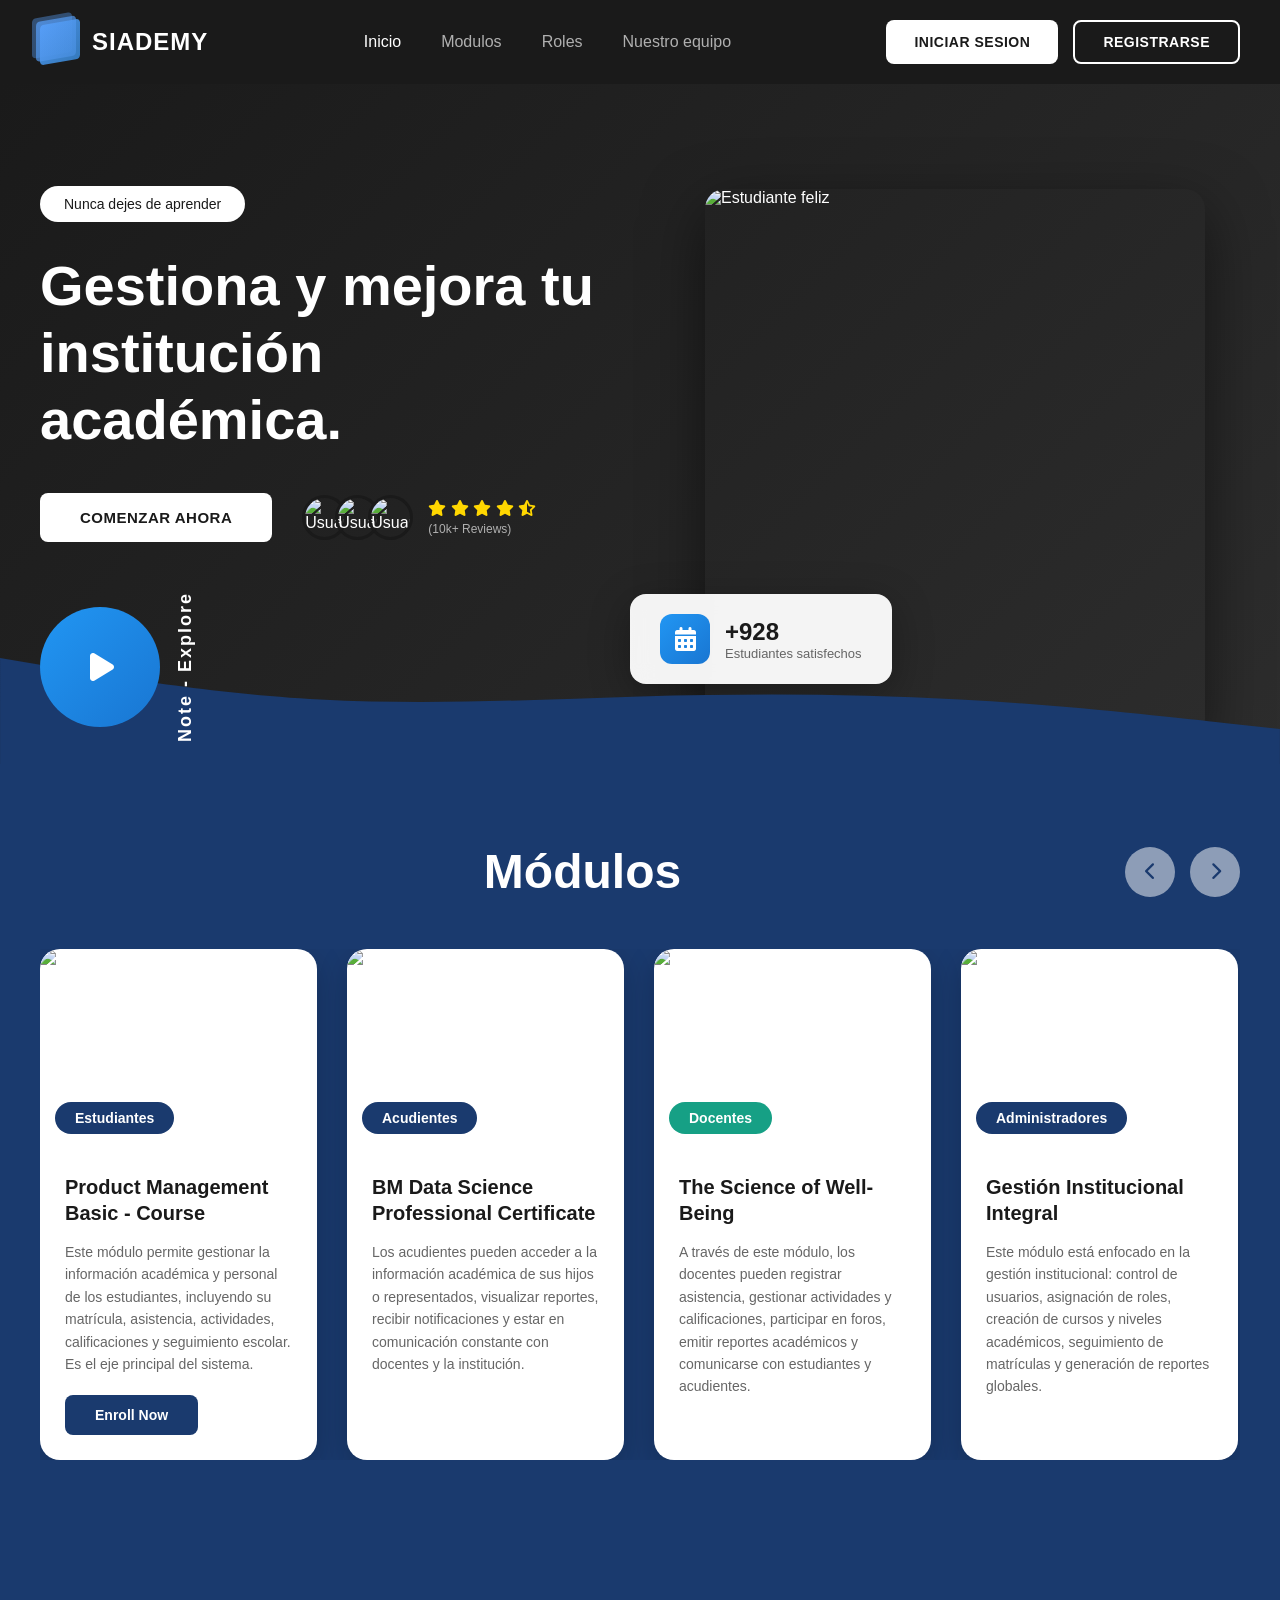
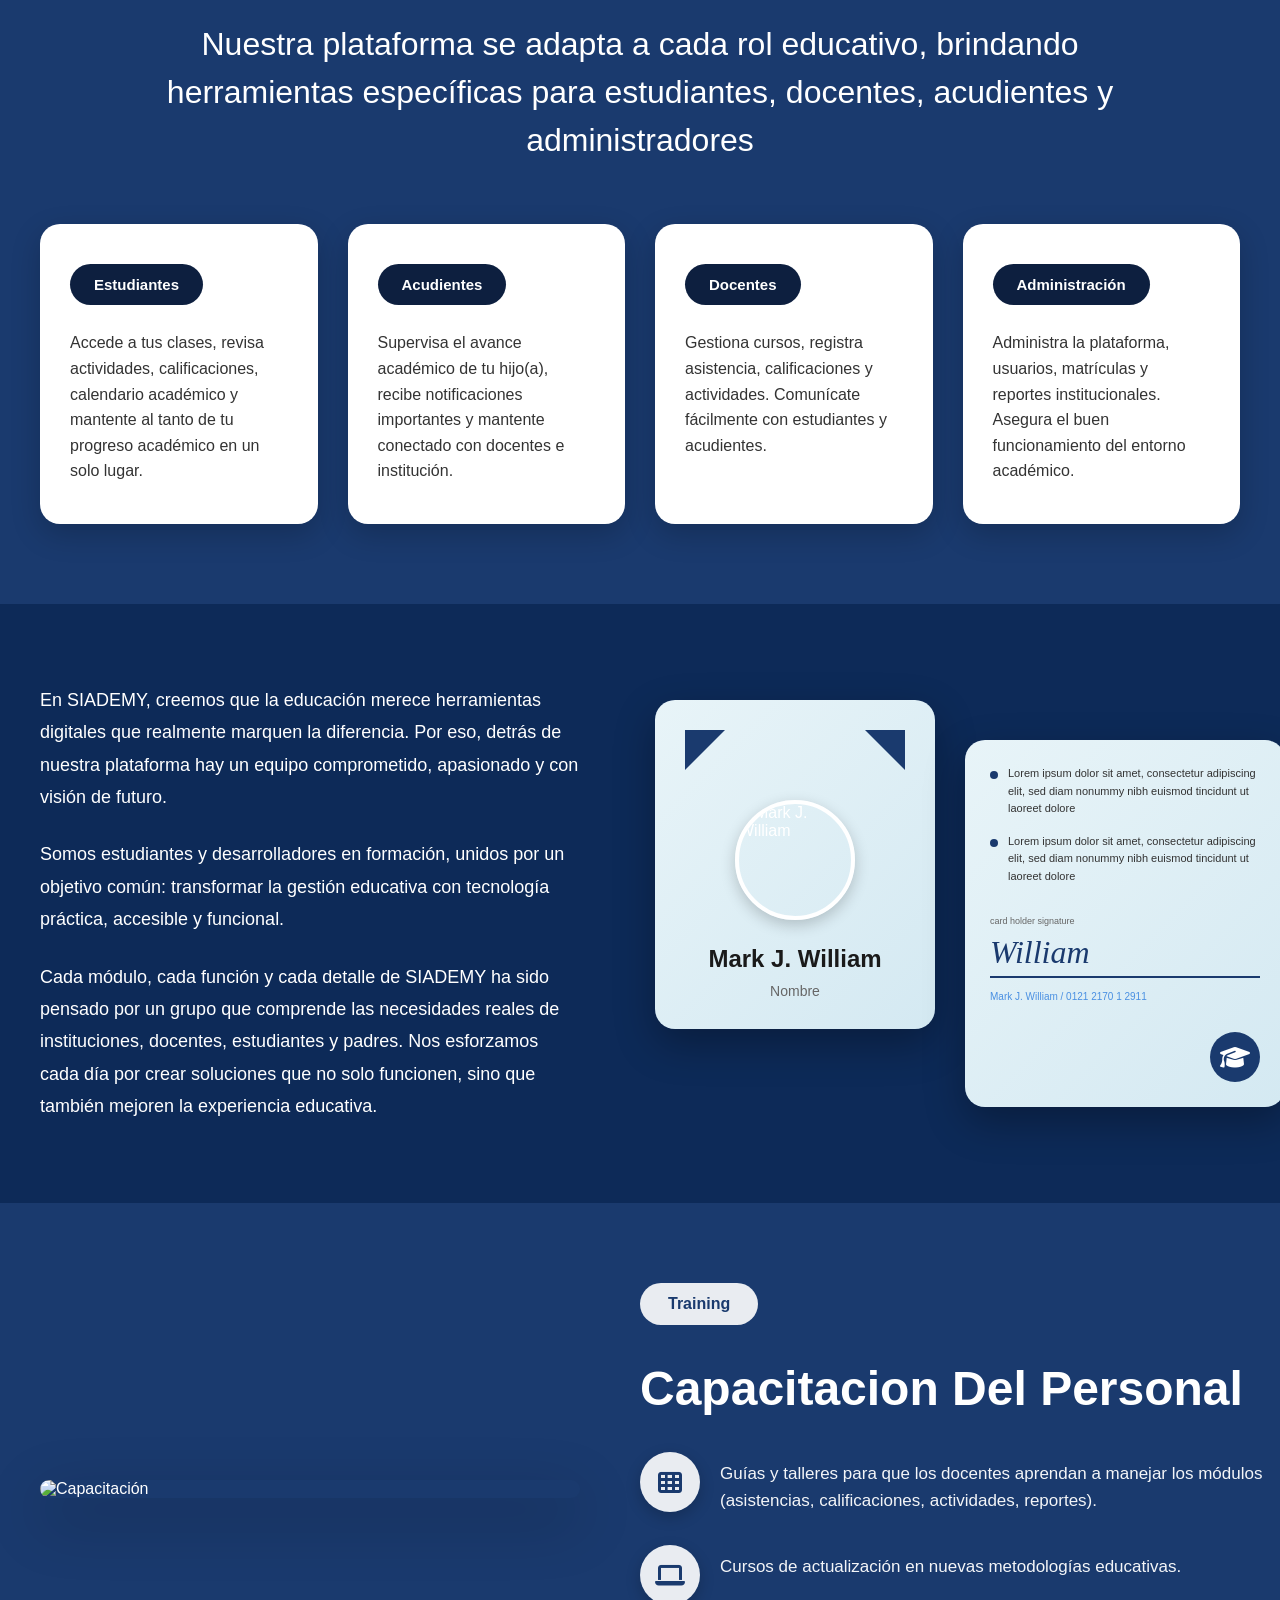
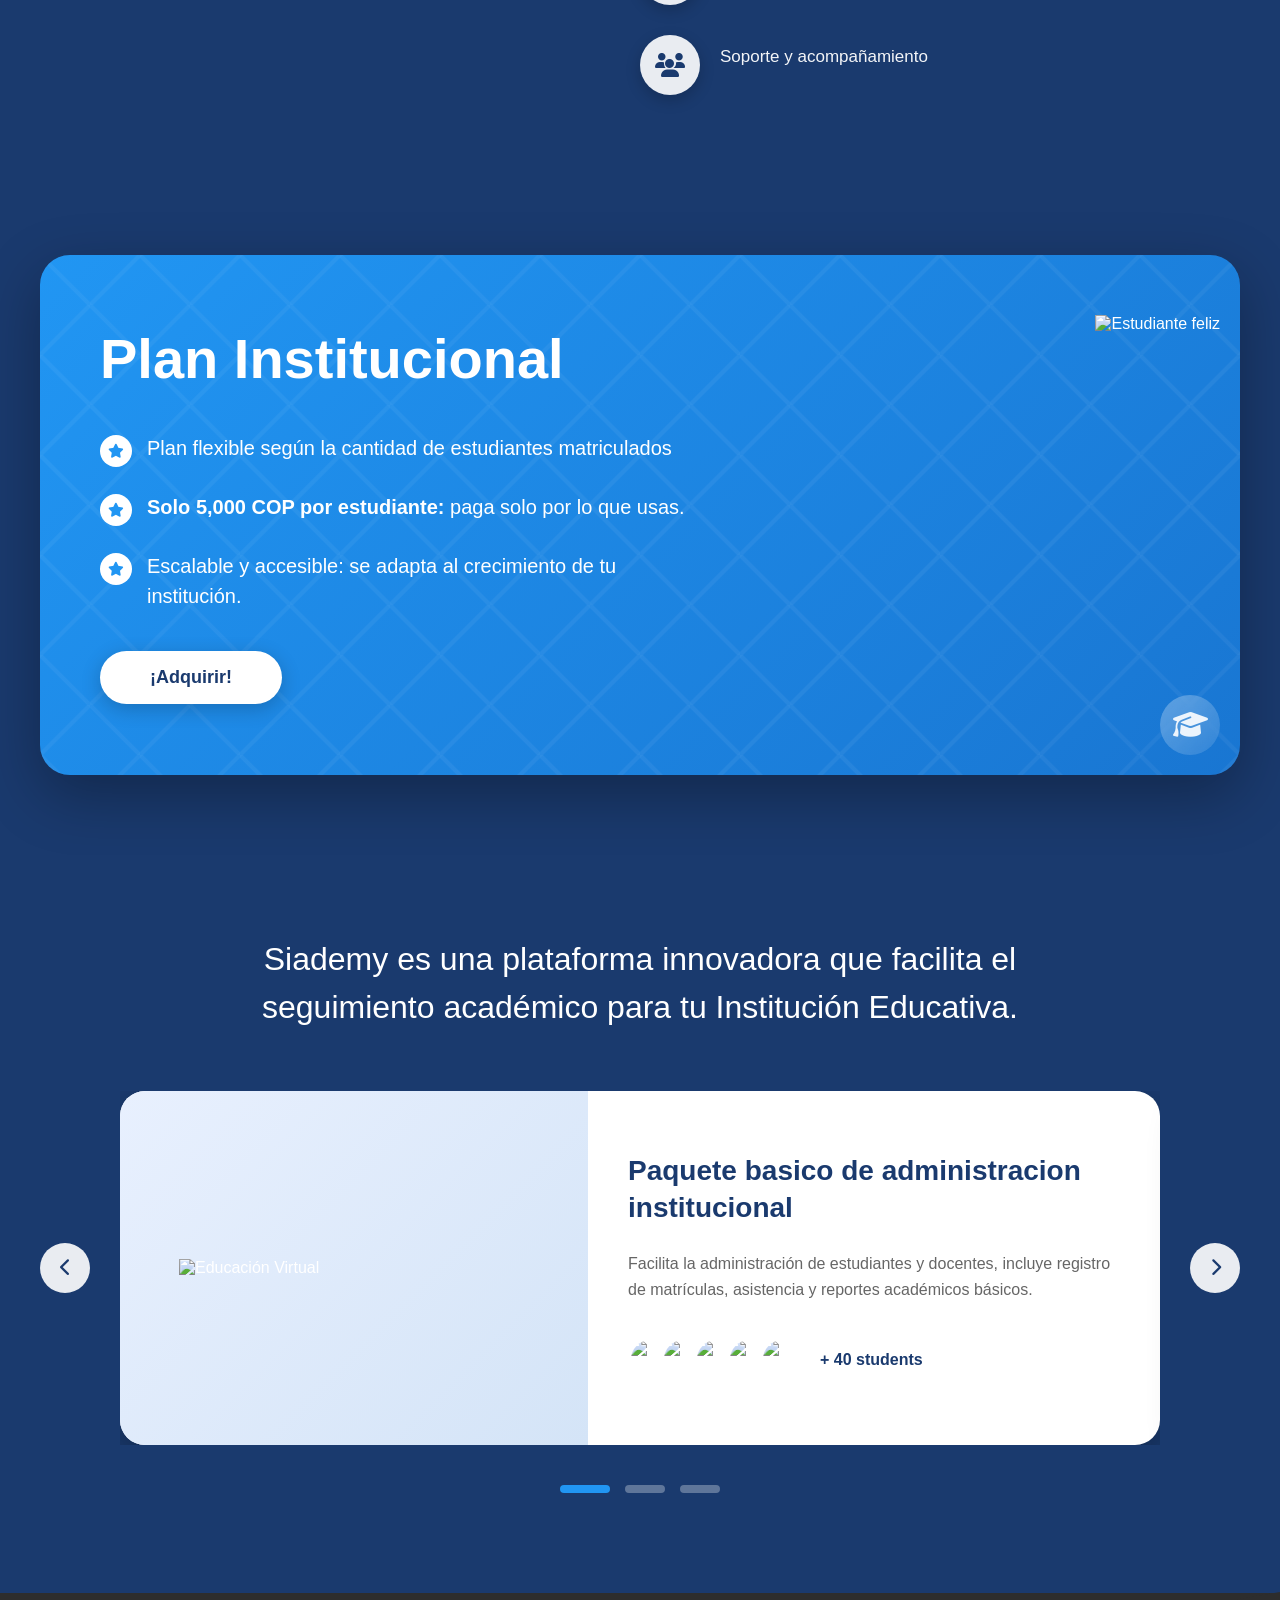
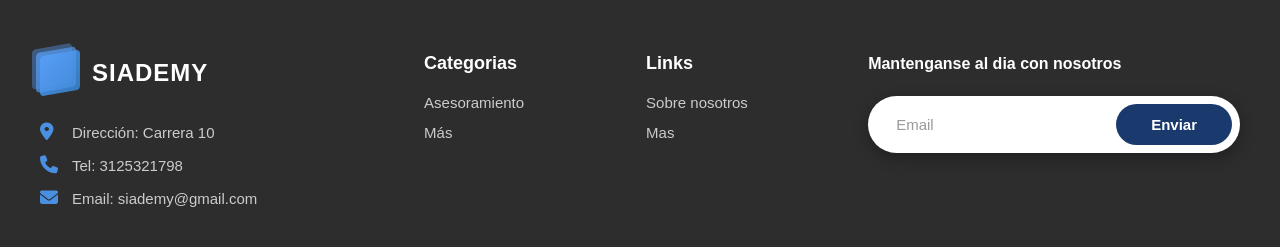
==== website/index.html @ b5f810a0 "cree la landing page del proyecto SIADEMY" ====
<!DOCTYPE html>
<html lang="es">
<head>
    <meta charset="UTF-8">
    <meta name="viewport" content="width=device-width, initial-scale=1.0">
    <title>SIADEMY - Gestiona tu institución académica</title>
    <link rel="stylesheet" href="styles.css">
    <link rel="stylesheet" href="https://cdnjs.cloudflare.com/ajax/libs/font-awesome/6.4.0/css/all.min.css">
    <link rel="stylesheet" href="../assets/website/css/styles.css">
</head>
<body>
    <!-- Header / Navigation -->
    <header class="header">
        <div class="container">
            <nav class="navbar">
                <div class="logo">
                    <div class="logo-icon">
                        <div class="logo-layers"></div>
                    </div>
                    <span class="logo-text">SIADEMY</span>
                </div>
                
                <ul class="nav-menu">
                    <li><a href="#" class="active">Inicio</a></li>
                    <li><a href="#">Modulos</a></li>
                    <li><a href="#">Roles</a></li>
                    <li><a href="#">Nuestro equipo</a></li>
                </ul>
                
                <div class="nav-buttons">
                    <button class="btn btn-secondary">INICIAR SESION</button>
                    <button class="btn btn-primary">REGISTRARSE</button>
                </div>

                <button class="mobile-menu-toggle">
                    <i class="fas fa-bars"></i>
                </button>
            </nav>
        </div>
    </header>

    <!-- Hero Section -->
    <section class="hero">
        <div class="container">
            <div class="hero-content">
                <div class="hero-left">
                    <span class="hero-badge">Nunca dejes de aprender</span>
                    
                    <h1 class="hero-title">
                        Gestiona y mejora tu institución académica.
                    </h1>
                    
                    <div class="hero-cta">
                        <button class="btn btn-cta">COMENZAR AHORA</button>
                        
                        <div class="reviews">
                            <div class="reviews-avatars">
                                <img src="https://i.pravatar.cc/150?img=1" alt="Usuario 1">
                                <img src="https://i.pravatar.cc/150?img=2" alt="Usuario 2">
                                <img src="https://i.pravatar.cc/150?img=3" alt="Usuario 3">
                            </div>
                            <div class="reviews-info">
                                <div class="stars">
                                    <i class="fas fa-star"></i>
                                    <i class="fas fa-star"></i>
                                    <i class="fas fa-star"></i>
                                    <i class="fas fa-star"></i>
                                    <i class="fas fa-star-half-alt"></i>
                                </div>
                                <span class="reviews-count">(10k+ Reviews)</span>
                            </div>
                        </div>
                    </div>

                    <div class="video-button">
                        <button class="btn-video-play">
                            <i class="fas fa-play"></i>
                        </button>
                        <span class="video-text">Note - Explore</span>
                    </div>
                </div>
                
                <div class="hero-right">
                    <div class="hero-image">
                        <img src="https://images.unsplash.com/photo-1544717305-2782549b5136?w=600&h=800&fit=crop" alt="Estudiante feliz">
                    </div>
                    
                    <div class="stats-card">
                        <div class="stats-icon">
                            <i class="fas fa-calendar-alt"></i>
                        </div>
                        <div class="stats-info">
                            <span class="stats-number">+1000</span>
                            <span class="stats-label">Estudiantes satisfechos</span>
                        </div>
                    </div>
                </div>
            </div>
        </div>

        <!-- Decorative Wave -->
        <div class="wave-bottom">
            <svg viewBox="0 0 1440 120" fill="none" xmlns="http://www.w3.org/2000/svg">
                <path d="M0 0L60 10C120 20 240 40 360 46.7C480 53 600 47 720 43.3C840 40 960 40 1080 46.7C1200 53 1320 67 1380 73.3L1440 80V120H1380C1320 120 1200 120 1080 120C960 120 840 120 720 120C600 120 480 120 360 120C240 120 120 120 60 120H0V0Z" fill="#1a3a6e"/>
            </svg>
        </div>
    </section>

    <!-- Módulos Section -->
    <section class="modulos">
        <div class="container">
            <div class="modulos-header">
                <h2 class="modulos-title">Módulos</h2>
                <div class="modulos-nav">
                    <button class="nav-arrow prev-arrow">
                        <i class="fas fa-chevron-left"></i>
                    </button>
                    <button class="nav-arrow next-arrow">
                        <i class="fas fa-chevron-right"></i>
                    </button>
                </div>
            </div>

            <div class="modulos-slider">
                <div class="modulos-track">
                    <!-- Card 1 - Estudiantes -->
                    <div class="modulo-card">
                        <div class="card-image">
                            <img src="https://images.unsplash.com/photo-1522202176988-66273c2fd55f?w=400&h=250&fit=crop" alt="Estudiantes">
                            <span class="card-badge">Estudiantes</span>
                        </div>
                        <div class="card-content">
                            <h3 class="card-title">Product Management Basic - Course</h3>
                            <p class="card-description">
                                Este módulo permite gestionar la información académica y personal de los estudiantes, incluyendo su matrícula, asistencia, actividades, calificaciones y seguimiento escolar. Es el eje principal del sistema.
                            </p>
                            <button class="btn-enroll">Enroll Now</button>
                        </div>
                    </div>

                    <!-- Card 2 - Acudientes -->
                    <div class="modulo-card">
                        <div class="card-image">
                            <img src="https://images.unsplash.com/photo-1609220136736-443140cffec6?w=400&h=250&fit=crop" alt="Acudientes">
                            <span class="card-badge badge-acudientes">Acudientes</span>
                        </div>
                        <div class="card-content">
                            <h3 class="card-title">BM Data Science Professional Certificate</h3>
                            <p class="card-description">
                                Los acudientes pueden acceder a la información académica de sus hijos o representados, visualizar reportes, recibir notificaciones y estar en comunicación constante con docentes y la institución.
                            </p>
                        </div>
                    </div>

                    <!-- Card 3 - Docentes -->
                    <div class="modulo-card">
                        <div class="card-image">
                            <img src="https://images.unsplash.com/photo-1573496359142-b8d87734a5a2?w=400&h=250&fit=crop" alt="Docentes">
                            <span class="card-badge badge-docentes">Docentes</span>
                        </div>
                        <div class="card-content">
                            <h3 class="card-title">The Science of Well-Being</h3>
                            <p class="card-description">
                                A través de este módulo, los docentes pueden registrar asistencia, gestionar actividades y calificaciones, participar en foros, emitir reportes académicos y comunicarse con estudiantes y acudientes.
                            </p>
                        </div>
                    </div>

                    <!-- Card 4 - Administradores -->
                    <div class="modulo-card">
                        <div class="card-image">
                            <img src="https://images.unsplash.com/photo-1552664730-d307ca884978?w=400&h=250&fit=crop" alt="Administradores">
                            <span class="card-badge badge-admin">Administradores</span>
                        </div>
                        <div class="card-content">
                            <h3 class="card-title">Gestión Institucional Integral</h3>
                            <p class="card-description">
                                Este módulo está enfocado en la gestión institucional: control de usuarios, asignación de roles, creación de cursos y niveles académicos, seguimiento de matrículas y generación de reportes globales.
                            </p>
                        </div>
                    </div>
                </div>
            </div>
        </div>
    </section>

    <!-- Roles Section -->
    <section class="roles">
        <div class="container">
            <h2 class="roles-title">
                Nuestra plataforma se adapta a cada rol educativo, brindando herramientas específicas para estudiantes, docentes, acudientes y administradores
            </h2>

            <div class="roles-grid">
                <!-- Card Estudiantes -->
                <div class="role-card">
                    <button class="role-badge">Estudiantes</button>
                    <p class="role-description">
                        Accede a tus clases, revisa actividades, calificaciones, calendario académico y mantente al tanto de tu progreso académico en un solo lugar.
                    </p>
                </div>

                <!-- Card Acudientes -->
                <div class="role-card">
                    <button class="role-badge">Acudientes</button>
                    <p class="role-description">
                        Supervisa el avance académico de tu hijo(a), recibe notificaciones importantes y mantente conectado con docentes e institución.
                    </p>
                </div>

                <!-- Card Docentes -->
                <div class="role-card">
                    <button class="role-badge">Docentes</button>
                    <p class="role-description">
                        Gestiona cursos, registra asistencia, calificaciones y actividades. Comunícate fácilmente con estudiantes y acudientes.
                    </p>
                </div>

                <!-- Card Administración -->
                <div class="role-card">
                    <button class="role-badge">Administración</button>
                    <p class="role-description">
                        Administra la plataforma, usuarios, matrículas y reportes institucionales. Asegura el buen funcionamiento del entorno académico.
                    </p>
                </div>
            </div>
        </div>
    </section>

    <!-- Nuestro Equipo Section -->
    <section class="team">
        <div class="container">
            <div class="team-content">
                <div class="team-left">
                    <p class="team-text">
                        En SIADEMY, creemos que la educación merece herramientas digitales que realmente marquen la diferencia. Por eso, detrás de nuestra plataforma hay un equipo comprometido, apasionado y con visión de futuro.
                    </p>
                    <p class="team-text">
                        Somos estudiantes y desarrolladores en formación, unidos por un objetivo común: transformar la gestión educativa con tecnología práctica, accesible y funcional.
                    </p>
                    <p class="team-text">
                        Cada módulo, cada función y cada detalle de SIADEMY ha sido pensado por un grupo que comprende las necesidades reales de instituciones, docentes, estudiantes y padres. Nos esforzamos cada día por crear soluciones que no solo funcionen, sino que también mejoren la experiencia educativa.
                    </p>
                </div>

                <div class="team-right">
                    <div class="team-cards">
                        <!-- Tarjeta Principal -->
                        <div class="id-card main-card">
                            <div class="card-header">
                                <div class="card-corner corner-left"></div>
                                <div class="card-corner corner-right"></div>
                            </div>
                            <div class="card-body">
                                <div class="profile-photo">
                                    <img src="https://i.pravatar.cc/300?img=12" alt="Mark J. William">
                                </div>
                                <h3 class="profile-name">Mark J. William</h3>
                                <p class="profile-label">Nombre</p>
                            </div>
                        </div>

                        <!-- Tarjeta Secundaria -->
                        <div class="id-card secondary-card">
                            <div class="card-info">
                                <div class="info-item">
                                    <span class="bullet"></span>
                                    <p class="info-text">Lorem ipsum dolor sit amet, consectetur adipiscing elit, sed diam nonummy nibh euismod tincidunt ut laoreet dolore</p>
                                </div>
                                <div class="info-item">
                                    <span class="bullet"></span>
                                    <p class="info-text">Lorem ipsum dolor sit amet, consectetur adipiscing elit, sed diam nonummy nibh euismod tincidunt ut laoreet dolore</p>
                                </div>
                            </div>
                            <div class="card-signature">
                                <p class="signature-label">card holder signature</p>
                                <div class="signature">
                                    <span class="signature-text">William</span>
                                </div>
                                <p class="signature-id">Mark J. William / 0121 2170 1 2911</p>
                            </div>
                            <div class="card-logo">
                                <div class="owl-logo">
                                    <i class="fas fa-graduation-cap"></i>
                                </div>
                            </div>
                        </div>
                    </div>
                </div>
            </div>
        </div>
    </section>

    <!-- Capacitación Section -->
    <section class="training">
        <div class="container">
            <div class="training-content">
                <div class="training-left">
                    <div class="training-illustration">
                        <img src="https://images.unsplash.com/photo-1552664730-d307ca884978?w=600&h=500&fit=crop" alt="Capacitación">
                    </div>
                </div>

                <div class="training-right">
                    <span class="training-badge">Training</span>
                    <h2 class="training-title">Capacitacion Del Personal</h2>
                    
                    <div class="training-features">
                        <div class="feature-item">
                            <div class="feature-icon">
                                <i class="fas fa-th"></i>
                            </div>
                            <p class="feature-text">
                                Guías y talleres para que los docentes aprendan a manejar los módulos (asistencias, calificaciones, actividades, reportes).
                            </p>
                        </div>

                        <div class="feature-item">
                            <div class="feature-icon">
                                <i class="fas fa-laptop"></i>
                            </div>
                            <p class="feature-text">
                                Cursos de actualización en nuevas metodologías educativas.
                            </p>
                        </div>

                        <div class="feature-item">
                            <div class="feature-icon">
                                <i class="fas fa-users"></i>
                            </div>
                            <p class="feature-text">
                                Soporte y acompañamiento
                            </p>
                        </div>
                    </div>
                </div>
            </div>
        </div>
    </section>

    <!-- Plan Institucional Section -->
    <section class="pricing">
        <div class="container">
            <div class="pricing-card">
                <div class="pricing-content">
                    <div class="pricing-left">
                        <h2 class="pricing-title">Plan Institucional</h2>
                        
                        <div class="pricing-features">
                            <div class="pricing-item">
                                <div class="pricing-icon">
                                    <i class="fas fa-star"></i>
                                </div>
                                <p class="pricing-text">
                                    Plan flexible según la cantidad de estudiantes matriculados
                                </p>
                            </div>

                            <div class="pricing-item">
                                <div class="pricing-icon">
                                    <i class="fas fa-star"></i>
                                </div>
                                <p class="pricing-text">
                                    <strong>Solo 5,000 COP por estudiante:</strong> paga solo por lo que usas.
                                </p>
                            </div>

                            <div class="pricing-item">
                                <div class="pricing-icon">
                                    <i class="fas fa-star"></i>
                                </div>
                                <p class="pricing-text">
                                    Escalable y accesible: se adapta al crecimiento de tu institución.
                                </p>
                            </div>
                        </div>

                        <button class="btn-pricing">¡Adquirir!</button>
                    </div>

                    <div class="pricing-right">
                        <img src="https://images.unsplash.com/photo-1607746882042-944635dfe10e?w=600&h=600&fit=crop" alt="Estudiante feliz">
                    </div>
                </div>

                <!-- Decorative Icon -->
                <div class="pricing-decoration">
                    <i class="fas fa-graduation-cap"></i>
                </div>

                <!-- Background Pattern -->
                <div class="pricing-pattern"></div>
            </div>
        </div>
    </section>

    <!-- Paquetes Section -->
    <section class="packages">
        <div class="container">
            <h2 class="packages-title">
                Siademy es una plataforma innovadora que facilita el seguimiento académico para tu Institución Educativa.
            </h2>

            <div class="packages-carousel">
                <button class="carousel-btn prev-btn">
                    <i class="fas fa-chevron-left"></i>
                </button>

                <div class="packages-wrapper">
                    <div class="packages-track">
                        <!-- Package Card 1 -->
                        <div class="package-card">
                            <div class="package-illustration">
                                <img src="https://images.unsplash.com/photo-1501504905252-473c47e087f8?w=400&h=400&fit=crop" alt="Educación Virtual">
                            </div>
                            <div class="package-info">
                                <h3 class="package-title">Paquete basico de administracion institucional</h3>
                                <p class="package-description">
                                    Facilita la administración de estudiantes y docentes, incluye registro de matrículas, asistencia y reportes académicos básicos.
                                </p>
                                <div class="package-users">
                                    <div class="users-avatars">
                                        <img src="https://i.pravatar.cc/150?img=11" alt="Usuario 1">
                                        <img src="https://i.pravatar.cc/150?img=12" alt="Usuario 2">
                                        <img src="https://i.pravatar.cc/150?img=13" alt="Usuario 3">
                                        <img src="https://i.pravatar.cc/150?img=14" alt="Usuario 4">
                                        <img src="https://i.pravatar.cc/150?img=15" alt="Usuario 5">
                                    </div>
                                    <span class="users-count">+ 40 students</span>
                                </div>
                            </div>
                        </div>

                        <!-- Package Card 2 -->
                        <div class="package-card">
                            <div class="package-illustration">
                                <img src="https://images.unsplash.com/photo-1522202176988-66273c2fd55f?w=400&h=400&fit=crop" alt="Gestión Avanzada">
                            </div>
                            <div class="package-info">
                                <h3 class="package-title">Paquete completo de gestión educativa</h3>
                                <p class="package-description">
                                    Incluye todas las funcionalidades del paquete básico más herramientas avanzadas de comunicación, foros, y análisis de datos académicos.
                                </p>
                                <div class="package-users">
                                    <div class="users-avatars">
                                        <img src="https://i.pravatar.cc/150?img=16" alt="Usuario 1">
                                        <img src="https://i.pravatar.cc/150?img=17" alt="Usuario 2">
                                        <img src="https://i.pravatar.cc/150?img=18" alt="Usuario 3">
                                        <img src="https://i.pravatar.cc/150?img=19" alt="Usuario 4">
                                        <img src="https://i.pravatar.cc/150?img=20" alt="Usuario 5">
                                    </div>
                                    <span class="users-count">+ 100 students</span>
                                </div>
                            </div>
                        </div>

                        <!-- Package Card 3 -->
                        <div class="package-card">
                            <div class="package-illustration">
                                <img src="https://images.unsplash.com/photo-1509062522246-3755977927d7?w=400&h=400&fit=crop" alt="Paquete Premium">
                            </div>
                            <div class="package-info">
                                <h3 class="package-title">Paquete premium institucional</h3>
                                <p class="package-description">
                                    Solución completa con personalización, soporte prioritario 24/7, integraciones con sistemas externos y capacitación continua del personal.
                                </p>
                                <div class="package-users">
                                    <div class="users-avatars">
                                        <img src="https://i.pravatar.cc/150?img=21" alt="Usuario 1">
                                        <img src="https://i.pravatar.cc/150?img=22" alt="Usuario 2">
                                        <img src="https://i.pravatar.cc/150?img=23" alt="Usuario 3">
                                        <img src="https://i.pravatar.cc/150?img=24" alt="Usuario 4">
                                        <img src="https://i.pravatar.cc/150?img=25" alt="Usuario 5">
                                    </div>
                                    <span class="users-count">+ 200 students</span>
                                </div>
                            </div>
                        </div>
                    </div>
                </div>

                <button class="carousel-btn next-btn">
                    <i class="fas fa-chevron-right"></i>
                </button>
            </div>

            <!-- Carousel Indicators -->
            <div class="carousel-indicators">
                <button class="indicator active" data-slide="0"></button>
                <button class="indicator" data-slide="1"></button>
                <button class="indicator" data-slide="2"></button>
            </div>
        </div>
    </section>

    <!-- Footer -->
    <footer class="footer">
        <!-- Wave Decorative -->
        <div class="footer-wave">
            <svg viewBox="0 0 1440 120" fill="none" xmlns="http://www.w3.org/2000/svg">
                <path d="M0 120L60 110C120 100 240 80 360 73.3C480 67 600 73 720 76.7C840 80 960 80 1080 73.3C1200 67 1320 53 1380 46.7L1440 40V0H1380C1320 0 1200 0 1080 0C960 0 840 0 720 0C600 0 480 0 360 0C240 0 120 0 60 0H0V120Z" fill="#2d2d2d"/>
            </svg>
        </div>

        <div class="container">
            <div class="footer-content">
                <!-- Logo y Contacto -->
                <div class="footer-info">
                    <div class="footer-logo">
                        <div class="logo-icon">
                            <div class="logo-layers"></div>
                        </div>
                        <span class="logo-text">SIADEMY</span>
                    </div>

                    <div class="footer-contact">
                        <div class="contact-item">
                            <i class="fas fa-map-marker-alt"></i>
                            <span>Dirección: Carrera 10</span>
                        </div>
                        <div class="contact-item">
                            <i class="fas fa-phone"></i>
                            <span>Tel: 3125321798</span>
                        </div>
                        <div class="contact-item">
                            <i class="fas fa-envelope"></i>
                            <span>Email: siademy@gmail.com</span>
                        </div>
                    </div>
                </div>

                <!-- Categorías -->
                <div class="footer-column">
                    <h3 class="footer-title">Categorias</h3>
                    <ul class="footer-links">
                        <li><a href="#">Asesoramiento</a></li>
                        <li><a href="#">Más</a></li>
                    </ul>
                </div>

                <!-- Links -->
                <div class="footer-column">
                    <h3 class="footer-title">Links</h3>
                    <ul class="footer-links">
                        <li><a href="#">Sobre nosotros</a></li>
                        <li><a href="#">Mas</a></li>
                    </ul>
                </div>

                <!-- Newsletter -->
                <div class="footer-newsletter">
                    <h3 class="newsletter-title">Mantenganse al dia con nosotros</h3>
                    <form class="newsletter-form">
                        <input type="email" placeholder="Email" class="newsletter-input" required>
                        <button type="submit" class="newsletter-btn">Enviar</button>
                    </form>
                </div>
            </div>
        </div>
    </footer>

    <script src="../assets/website/js/main.js"></script>
</body>
</html>
---- assets/website/css/styles.css ----
/* Reset y estilos base */
* {
margin: 0;
padding: 0;
box-sizing: border-box;
}

body {
font-family: 'Segoe UI', Tahoma, Geneva, Verdana, sans-serif;
color: #ffffff;
overflow-x: hidden;
}

.container {
max-width: 1400px;
margin: 0 auto;
padding: 0 40px;
}

/* Header / Navigation */
.header {
background-color: #1a1a1a;
padding: 20px 0;
position: relative;
z-index: 100;
}

.navbar {
display: flex;
align-items: center;
justify-content: space-between;
}

.logo {
display: flex;
align-items: center;
gap: 12px;
font-size: 24px;
font-weight: bold;
cursor: pointer;
}

.logo-icon {
position: relative;
width: 40px;
height: 40px;
}

.logo-layers {
position: absolute;
width: 100%;
height: 100%;
background: linear-gradient(135deg, #4a90e2 0%, #357abd 100%);
transform: skewY(-10deg);
border-radius: 4px;
}

.logo-layers::before,
.logo-layers::after {
content: '';
position: absolute;
width: 100%;
height: 100%;
background: linear-gradient(135deg, #5ba3ff 0%, #4a90e2 100%);
border-radius: 4px;
}

.logo-layers::before {
transform: translate(-4px, -4px);
opacity: 0.7;
}

.logo-layers::after {
transform: translate(-8px, -8px);
opacity: 0.4;
}

.logo-text {
color: #ffffff;
letter-spacing: 1px;
}

.nav-menu {
display: flex;
list-style: none;
gap: 40px;
}

.nav-menu a {
color: #b0b0b0;
text-decoration: none;
font-size: 16px;
font-weight: 500;
transition: color 0.3s;
}

.nav-menu a:hover,
.nav-menu a.active {
color: #ffffff;
}

.nav-buttons {
display: flex;
gap: 15px;
}

.mobile-menu-toggle {
display: none;
background: none;
border: none;
color: white;
font-size: 24px;
cursor: pointer;
}

/* Buttons */
.btn {
padding: 12px 28px;
border: none;
border-radius: 8px;
font-weight: 600;
cursor: pointer;
transition: all 0.3s;
font-size: 14px;
letter-spacing: 0.5px;
}

.btn-primary {
background-color: transparent;
color: #ffffff;
border: 2px solid #ffffff;
}

.btn-primary:hover {
background-color: #ffffff;
color: #1a1a1a;
}

.btn-secondary {
background-color: #ffffff;
color: #1a1a1a;
}

.btn-secondary:hover {
background-color: #f0f0f0;
}

.btn-cta {
background-color: #ffffff;
color: #1a1a1a;
padding: 16px 40px;
font-size: 15px;
}

.btn-cta:hover {
background-color: #f0f0f0;
transform: translateY(-2px);
box-shadow: 0 8px 20px rgba(255, 255, 255, 0.2);
}

/* Hero Section */
.hero {
background: linear-gradient(135deg, #1a1a1a 0%, #2d2d2d 100%);
padding: 80px 0 0 0;
position: relative;
overflow: hidden;
}

.hero-content {
display: grid;
grid-template-columns: 1fr 1fr;
gap: 60px;
align-items: center;
min-height: 600px;
}

.hero-left {
z-index: 2;
}

.hero-badge {
display: inline-block;
background-color: #ffffff;
color: #1a1a1a;
padding: 10px 24px;
border-radius: 50px;
font-size: 14px;
font-weight: 500;
margin-bottom: 30px;
}

.hero-title {
font-size: 56px;
line-height: 1.2;
margin-bottom: 40px;
font-weight: 700;
}

.hero-cta {
display: flex;
align-items: center;
gap: 30px;
margin-bottom: 50px;
flex-wrap: wrap;
}

.reviews {
display: flex;
align-items: center;
gap: 15px;
}

.reviews-avatars {
display: flex;
}

.reviews-avatars img {
width: 45px;
height: 45px;
border-radius: 50%;
border: 3px solid #1a1a1a;
margin-left: -12px;
object-fit: cover;
}

.reviews-avatars img:first-child {
margin-left: 0;
}

.reviews-info {
display: flex;
flex-direction: column;
gap: 4px;
}

.stars {
color: #ffd700;
font-size: 16px;
}

.reviews-count {
font-size: 12px;
color: #b0b0b0;
}

.video-button {
display: flex;
align-items: center;
gap: 15px;
}

.btn-video-play {
width: 120px;
height: 120px;
border-radius: 50%;
background: linear-gradient(135deg, #2196F3 0%, #1976D2 100%);
border: none;
cursor: pointer;
display: flex;
align-items: center;
justify-content: center;
transition: all 0.3s;
position: relative;
animation: pulse 2s infinite;
}

.btn-video-play i {
font-size: 32px;
color: white;
margin-left: 4px;
}

.btn-video-play:hover {
transform: scale(1.05);
}

@keyframes pulse {
0%, 100% {
    box-shadow: 0 0 0 0 rgba(33, 150, 243, 0.7);
}
50% {
    box-shadow: 0 0 0 20px rgba(33, 150, 243, 0);
}
}

.video-text {
font-size: 18px;
font-weight: 600;
writing-mode: vertical-rl;
transform: rotate(180deg);
letter-spacing: 2px;
}

/* Hero Right */
.hero-right {
position: relative;
height: 600px;
display: flex;
align-items: center;
justify-content: center;
}

.pause-button {
position: absolute;
top: 20px;
right: 20px;
width: 50px;
height: 50px;
background-color: rgba(255, 255, 255, 0.9);
border: none;
border-radius: 12px;
cursor: pointer;
display: flex;
align-items: center;
justify-content: center;
z-index: 10;
transition: all 0.3s;
}

.pause-button:hover {
background-color: #ffffff;
transform: scale(1.05);
}

.pause-button i {
color: #1a1a1a;
font-size: 18px;
}

.hero-image {
position: relative;
width: 500px;
height: 550px;
border-radius: 20px;
overflow: hidden;
box-shadow: 0 20px 60px rgba(0, 0, 0, 0.5);
}

.hero-image img {
width: 100%;
height: 100%;
object-fit: cover;
}

.stats-card {
position: absolute;
bottom: 80px;
left: -40px;
background: rgba(255, 255, 255, 0.95);
backdrop-filter: blur(10px);
padding: 20px 30px;
border-radius: 16px;
display: flex;
align-items: center;
gap: 15px;
box-shadow: 0 10px 40px rgba(0, 0, 0, 0.3);
animation: float 3s ease-in-out infinite;
}

@keyframes float {
0%, 100% {
    transform: translateY(0);
}
50% {
    transform: translateY(-10px);
}
}

.stats-icon {
width: 50px;
height: 50px;
background: linear-gradient(135deg, #2196F3 0%, #1976D2 100%);
border-radius: 12px;
display: flex;
align-items: center;
justify-content: center;
}

.stats-icon i {
color: white;
font-size: 24px;
}

.stats-info {
display: flex;
flex-direction: column;
}

.stats-number {
font-size: 24px;
font-weight: 700;
color: #1a1a1a;
}

.stats-label {
font-size: 13px;
color: #666;
font-weight: 500;
}

/* Wave Bottom */
.wave-bottom {
position: absolute;
bottom: -1px;
left: 0;
width: 100%;
z-index: 1;
}

.wave-bottom svg {
display: block;
width: 100%;
height: auto;
}

/* Módulos Section */
.modulos {
background-color: #1a3a6e;
padding: 80px 0;
position: relative;
}

.modulos-header {
display: flex;
justify-content: space-between;
align-items: center;
margin-bottom: 50px;
}

.modulos-title {
font-size: 48px;
font-weight: 700;
color: #ffffff;
text-align: center;
flex: 1;
}

.modulos-nav {
display: flex;
gap: 15px;
}

.nav-arrow {
width: 50px;
height: 50px;
border-radius: 50%;
background-color: #ffffff;
border: none;
cursor: pointer;
display: flex;
align-items: center;
justify-content: center;
transition: all 0.3s;
}

.nav-arrow:hover {
background-color: #f0f0f0;
transform: scale(1.1);
}

.nav-arrow i {
color: #1a3a6e;
font-size: 18px;
}

.nav-arrow:disabled {
opacity: 0.5;
cursor: not-allowed;
}

.modulos-slider {
overflow: hidden;
position: relative;
}

.modulos-track {
display: flex;
gap: 30px;
transition: transform 0.5s ease;
}

.modulo-card {
flex: 0 0 calc(25% - 23px);
background: #ffffff;
border-radius: 20px;
overflow: hidden;
box-shadow: 0 10px 30px rgba(0, 0, 0, 0.2);
transition: transform 0.3s;
}

.modulo-card:hover {
transform: translateY(-10px);
box-shadow: 0 15px 40px rgba(0, 0, 0, 0.3);
}

.card-image {
position: relative;
width: 100%;
height: 200px;
overflow: hidden;
}

.card-image img {
width: 100%;
height: 100%;
object-fit: cover;
transition: transform 0.3s;
}

.modulo-card:hover .card-image img {
transform: scale(1.1);
}

.card-badge {
position: absolute;
bottom: 15px;
left: 15px;
background-color: #1a3a6e;
color: #ffffff;
padding: 8px 20px;
border-radius: 25px;
font-size: 14px;
font-weight: 600;
}

.badge-acudientes {
background-color: #1a3a6e;
}

.badge-docentes {
background-color: #16a085;
}

.badge-admin {
background-color: #1a3a6e;
}

.card-content {
padding: 25px;
}

.card-title {
font-size: 20px;
font-weight: 700;
color: #1a1a1a;
margin-bottom: 15px;
line-height: 1.3;
}

.card-description {
font-size: 14px;
color: #666;
line-height: 1.6;
margin-bottom: 20px;
}

.btn-enroll {
background-color: #1a3a6e;
color: #ffffff;
padding: 12px 30px;
border: none;
border-radius: 8px;
font-weight: 600;
cursor: pointer;
transition: all 0.3s;
font-size: 14px;
}

.btn-enroll:hover {
background-color: #143054;
transform: translateY(-2px);
box-shadow: 0 5px 15px rgba(26, 58, 110, 0.3);
}

.modulos-footer {
text-align: center;
margin-top: 50px;
}

/* Roles Section */
.roles {
background-color: #1a3a6e;
padding: 80px 0;
position: relative;
}

.roles-title {
font-size: 32px;
font-weight: 400;
color: #ffffff;
text-align: center;
max-width: 1000px;
margin: 0 auto 60px;
line-height: 1.5;
}

.roles-grid {
display: grid;
grid-template-columns: repeat(4, 1fr);
gap: 30px;
}

.role-card {
background: #ffffff;
border-radius: 20px;
padding: 40px 30px;
display: flex;
flex-direction: column;
gap: 25px;
box-shadow: 0 10px 30px rgba(0, 0, 0, 0.2);
transition: transform 0.3s, box-shadow 0.3s;
}

.role-card:hover {
transform: translateY(-5px);
box-shadow: 0 15px 40px rgba(0, 0, 0, 0.3);
}

.role-badge {
background-color: #0d1f3f;
color: #ffffff;
padding: 12px 24px;
border: none;
border-radius: 25px;
font-size: 15px;
font-weight: 600;
cursor: pointer;
transition: all 0.3s;
align-self: flex-start;
}

.role-badge:hover {
background-color: #1a3a6e;
transform: scale(1.05);
}

.role-description {
font-size: 16px;
color: #333333;
line-height: 1.6;
margin: 0;
font-weight: 500;
}

/* Team Section */
.team {
background-color: #0d2a58;
padding: 80px 0;
position: relative;
}

.team-content {
display: grid;
grid-template-columns: 45% 55%;
gap: 60px;
align-items: center;
}

.team-left {
display: flex;
flex-direction: column;
gap: 25px;
}

.team-text {
font-size: 18px;
color: #ffffff;
line-height: 1.8;
margin: 0;
font-weight: 400;
}

.team-right {
display: flex;
justify-content: center;
align-items: center;
}

.team-cards {
display: flex;
gap: 30px;
align-items: flex-start;
position: relative;
}

/* ID Cards */
.id-card {
background: linear-gradient(135deg, #e8f4f8 0%, #d4e9f2 100%);
border-radius: 20px;
box-shadow: 0 15px 40px rgba(0, 0, 0, 0.3);
overflow: hidden;
position: relative;
}

.main-card {
width: 280px;
padding: 30px;
display: flex;
flex-direction: column;
align-items: center;
}

.card-header {
width: 100%;
height: 40px;
position: relative;
margin-bottom: 30px;
}

.card-corner {
position: absolute;
top: 0;
width: 0;
height: 0;
border-style: solid;
}

.corner-left {
left: 0;
border-width: 40px 40px 0 0;
border-color: #1a3a6e transparent transparent transparent;
}

.corner-right {
right: 0;
border-width: 0 40px 40px 0;
border-color: transparent #1a3a6e transparent transparent;
}

.card-body {
display: flex;
flex-direction: column;
align-items: center;
width: 100%;
}

.profile-photo {
width: 120px;
height: 120px;
border-radius: 50%;
overflow: hidden;
margin-bottom: 25px;
border: 4px solid #ffffff;
box-shadow: 0 5px 15px rgba(0, 0, 0, 0.2);
}

.profile-photo img {
width: 100%;
height: 100%;
object-fit: cover;
}

.profile-name {
font-size: 24px;
font-weight: 700;
color: #1a1a1a;
margin: 0 0 10px 0;
text-align: center;
}

.profile-label {
font-size: 14px;
color: #666;
margin: 0;
text-align: center;
}

/* Secondary Card */
.secondary-card {
width: 320px;
padding: 25px;
display: flex;
flex-direction: column;
gap: 20px;
margin-top: 40px;
}

.card-info {
display: flex;
flex-direction: column;
gap: 15px;
}

.info-item {
display: flex;
gap: 10px;
align-items: flex-start;
}

.bullet {
width: 8px;
height: 8px;
background-color: #1a3a6e;
border-radius: 50%;
flex-shrink: 0;
margin-top: 6px;
}

.info-text {
font-size: 11px;
color: #333333;
line-height: 1.6;
margin: 0;
}

.card-signature {
display: flex;
flex-direction: column;
gap: 8px;
margin-top: 10px;
}

.signature-label {
font-size: 9px;
color: #666;
text-transform: lowercase;
margin: 0;
}

.signature {
border-bottom: 2px solid #1a3a6e;
padding-bottom: 5px;
margin-bottom: 5px;
}

.signature-text {
font-family: 'Brush Script MT', cursive;
font-size: 32px;
color: #1a3a6e;
font-style: italic;
}

.signature-id {
font-size: 10px;
color: #4a90e2;
margin: 0;
}

.card-logo {
display: flex;
justify-content: flex-end;
margin-top: 10px;
}

.owl-logo {
width: 50px;
height: 50px;
background-color: #1a3a6e;
border-radius: 50%;
display: flex;
align-items: center;
justify-content: center;
}

.owl-logo i {
font-size: 24px;
color: #ffffff;
}

/* Training Section */
.training {
background-color: #1a3a6e;
padding: 80px 0;
position: relative;
overflow: hidden;
}

.training-content {
display: grid;
grid-template-columns: 45% 55%;
gap: 60px;
align-items: center;
}

.training-left {
display: flex;
justify-content: flex-start;
align-items: center;
}

.training-illustration {
width: 100%;
max-width: 550px;
border-radius: 20px;
overflow: hidden;
box-shadow: 0 20px 60px rgba(0, 0, 0, 0.3);
}

.training-illustration img {
width: 100%;
height: auto;
display: block;
}

.training-right {
display: flex;
flex-direction: column;
gap: 35px;
padding-right: 20px;
}

.training-badge {
display: inline-block;
background-color: rgba(255, 255, 255, 0.9);
color: #1a3a6e;
padding: 12px 28px;
border-radius: 25px;
font-size: 16px;
font-weight: 600;
align-self: flex-start;
}

.training-title {
font-size: 48px;
font-weight: 700;
color: #ffffff;
margin: 0;
line-height: 1.2;
}

.training-features {
display: flex;
flex-direction: column;
gap: 30px;
}

.feature-item {
display: flex;
gap: 20px;
align-items: flex-start;
}

.feature-icon {
width: 60px;
height: 60px;
min-width: 60px;
background-color: rgba(255, 255, 255, 0.9);
border-radius: 50%;
display: flex;
align-items: center;
justify-content: center;
box-shadow: 0 5px 15px rgba(0, 0, 0, 0.2);
}

.feature-icon i {
font-size: 24px;
color: #1a3a6e;
}

.feature-text {
font-size: 17px;
color: rgba(255, 255, 255, 0.95);
line-height: 1.6;
margin: 0;
padding-top: 8px;
}

/* Pricing Section */
.pricing {
background-color: #1a3a6e;
padding: 80px 0;
position: relative;
}

.pricing-card {
background: linear-gradient(135deg, #2196F3 0%, #1976D2 100%);
border-radius: 30px;
padding: 60px;
position: relative;
overflow: hidden;
box-shadow: 0 20px 60px rgba(0, 0, 0, 0.3);
}

.pricing-content {
display: grid;
grid-template-columns: 55% 45%;
gap: 40px;
align-items: center;
position: relative;
z-index: 2;
}

.pricing-left {
display: flex;
flex-direction: column;
gap: 40px;
}

.pricing-title {
font-size: 56px;
font-weight: 700;
color: #ffffff;
margin: 0;
line-height: 1.2;
}

.pricing-features {
display: flex;
flex-direction: column;
gap: 25px;
}

.pricing-item {
display: flex;
gap: 15px;
align-items: flex-start;
}

.pricing-icon {
width: 32px;
height: 32px;
min-width: 32px;
background-color: #ffffff;
border-radius: 50%;
display: flex;
align-items: center;
justify-content: center;
margin-top: 2px;
}

.pricing-icon i {
font-size: 14px;
color: #2196F3;
}

.pricing-text {
font-size: 20px;
color: #ffffff;
line-height: 1.5;
margin: 0;
}

.pricing-text strong {
font-weight: 700;
}

.btn-pricing {
background-color: #ffffff;
color: #1a3a6e;
padding: 16px 50px;
border: none;
border-radius: 30px;
font-size: 18px;
font-weight: 700;
cursor: pointer;
transition: all 0.3s;
align-self: flex-start;
box-shadow: 0 5px 20px rgba(0, 0, 0, 0.2);
}

.btn-pricing:hover {
background-color: #f0f0f0;
transform: translateY(-3px);
box-shadow: 0 8px 25px rgba(0, 0, 0, 0.3);
}

.pricing-right {
display: flex;
justify-content: flex-end;
align-items: flex-end;
position: relative;
height: 400px;
}

.pricing-right img {
height: 100%;
width: auto;
object-fit: cover;
object-position: center;
border-radius: 0 0 30px 0;
}

.pricing-decoration {
position: absolute;
bottom: 20px;
right: 20px;
width: 60px;
height: 60px;
background: linear-gradient(135deg, rgba(255, 255, 255, 0.3), rgba(255, 255, 255, 0.1));
border-radius: 50%;
display: flex;
align-items: center;
justify-content: center;
z-index: 3;
backdrop-filter: blur(10px);
}

.pricing-decoration i {
font-size: 28px;
color: rgba(255, 255, 255, 0.9);
}

.pricing-pattern {
position: absolute;
top: 0;
left: 0;
width: 100%;
height: 100%;
opacity: 0.1;
z-index: 1;
background-image: 
    linear-gradient(45deg, transparent 48%, rgba(255, 255, 255, 0.5) 49%, rgba(255, 255, 255, 0.5) 51%, transparent 52%),
    linear-gradient(-45deg, transparent 48%, rgba(255, 255, 255, 0.5) 49%, rgba(255, 255, 255, 0.5) 51%, transparent 52%);
background-size: 100px 100px;
background-position: 0 0, 50px 50px;
}

/* Packages Section */
.packages {
background-color: #1a3a6e;
padding: 80px 0 100px;
position: relative;
}

.packages-title {
font-size: 32px;
font-weight: 400;
color: #ffffff;
text-align: center;
max-width: 900px;
margin: 0 auto 60px;
line-height: 1.5;
}

.packages-carousel {
position: relative;
display: flex;
align-items: center;
gap: 30px;
}

.carousel-btn {
width: 50px;
height: 50px;
border-radius: 50%;
background-color: rgba(255, 255, 255, 0.9);
border: none;
cursor: pointer;
display: flex;
align-items: center;
justify-content: center;
transition: all 0.3s;
z-index: 10;
flex-shrink: 0;
}

.carousel-btn:hover {
background-color: #ffffff;
transform: scale(1.1);
}

.carousel-btn i {
color: #1a3a6e;
font-size: 18px;
}

.packages-wrapper {
flex: 1;
overflow: hidden;
position: relative;
}

.packages-track {
display: flex;
gap: 30px;
transition: transform 0.5s ease;
}

.package-card {
min-width: 100%;
background: #ffffff;
border-radius: 25px;
overflow: hidden;
display: grid;
grid-template-columns: 45% 55%;
box-shadow: 0 15px 40px rgba(0, 0, 0, 0.3);
}

.package-illustration {
background: linear-gradient(135deg, #e8f0fe 0%, #d4e4f7 100%);
display: flex;
align-items: center;
justify-content: center;
padding: 40px;
}

.package-illustration img {
width: 100%;
height: auto;
max-width: 350px;
object-fit: contain;
}

.package-info {
padding: 50px 40px;
display: flex;
flex-direction: column;
gap: 25px;
justify-content: center;
}

.package-title {
font-size: 28px;
font-weight: 700;
color: #1a3a6e;
margin: 0;
line-height: 1.3;
}

.package-description {
font-size: 16px;
color: #666;
line-height: 1.6;
margin: 0;
}

.package-users {
display: flex;
align-items: center;
gap: 15px;
margin-top: 10px;
}

.users-avatars {
display: flex;
}

.users-avatars img {
width: 45px;
height: 45px;
border-radius: 50%;
border: 3px solid #ffffff;
margin-left: -12px;
object-fit: cover;
}

.users-avatars img:first-child {
margin-left: 0;
}

.users-count {
font-size: 16px;
font-weight: 600;
color: #1a3a6e;
}

.carousel-indicators {
display: flex;
justify-content: center;
gap: 15px;
margin-top: 40px;
}

.indicator {
width: 40px;
height: 8px;
border-radius: 4px;
background-color: rgba(255, 255, 255, 0.3);
border: none;
cursor: pointer;
transition: all 0.3s;
}

.indicator.active {
background-color: #2196F3;
width: 50px;
}

.indicator:hover {
background-color: rgba(255, 255, 255, 0.5);
}

/* Footer */
.footer {
background-color: #2d2d2d;
padding: 60px 0 40px;
position: relative;
color: #ffffff;
}

.footer-wave {
position: absolute;
top: -1px;
left: 0;
width: 100%;
z-index: 1;
transform: rotate(180deg);
}

.footer-wave svg {
display: block;
width: 100%;
height: auto;
}

.footer-content {
display: grid;
grid-template-columns: 2fr 1fr 1fr 2fr;
gap: 60px;
position: relative;
z-index: 2;
}

.footer-info {
display: flex;
flex-direction: column;
gap: 30px;
}

.footer-logo {
display: flex;
align-items: center;
gap: 12px;
font-size: 24px;
font-weight: bold;
}

.footer-contact {
display: flex;
flex-direction: column;
gap: 15px;
}

.contact-item {
display: flex;
align-items: center;
gap: 12px;
font-size: 15px;
color: #cccccc;
}

.contact-item i {
font-size: 18px;
color: #4a90e2;
width: 20px;
}

.footer-column {
display: flex;
flex-direction: column;
gap: 20px;
}

.footer-title {
font-size: 18px;
font-weight: 700;
color: #ffffff;
margin: 0;
}

.footer-links {
list-style: none;
padding: 0;
margin: 0;
display: flex;
flex-direction: column;
gap: 12px;
}

.footer-links a {
color: #cccccc;
text-decoration: none;
font-size: 15px;
transition: color 0.3s;
}

.footer-links a:hover {
color: #ffffff;
}

.footer-newsletter {
display: flex;
flex-direction: column;
gap: 20px;
}

.newsletter-title {
font-size: 16px;
font-weight: 600;
color: #ffffff;
margin: 0;
line-height: 1.4;
}

.newsletter-form {
display: flex;
gap: 10px;
background: #ffffff;
border-radius: 30px;
padding: 8px;
box-shadow: 0 5px 15px rgba(0, 0, 0, 0.3);
}

.newsletter-input {
flex: 1;
border: none;
outline: none;
padding: 10px 20px;
font-size: 15px;
background: transparent;
color: #333333;
}

.newsletter-input::placeholder {
color: #999999;
}

.newsletter-btn {
background-color: #1a3a6e;
color: #ffffff;
border: none;
padding: 12px 35px;
border-radius: 25px;
font-size: 15px;
font-weight: 600;
cursor: pointer;
transition: all 0.3s;
}

.newsletter-btn:hover {
background-color: #143054;
transform: scale(1.05);
}

/* Responsive */
@media (max-width: 1024px) {
.hero-content {
    grid-template-columns: 1fr;
    gap: 40px;
}

.hero-title {
    font-size: 42px;
}

.hero-right {
    height: 500px;
}

.hero-image {
    width: 400px;
    height: 450px;
}

.modulo-card {
    flex: 0 0 calc(50% - 15px);
}

.modulos-title {
    font-size: 40px;
}

.roles-grid {
    grid-template-columns: repeat(2, 1fr);
}

.roles-title {
    font-size: 28px;
}

.team-content {
    grid-template-columns: 1fr;
    gap: 50px;
}

.team-cards {
    flex-direction: column;
    align-items: center;
}

.secondary-card {
    margin-top: 0;
}

.training-content {
    grid-template-columns: 1fr;
    gap: 50px;
}

.training-title {
    font-size: 42px;
}

.pricing-card {
    padding: 40px;
}

.pricing-content {
    grid-template-columns: 1fr;
    gap: 40px;
}

.pricing-title {
    font-size: 42px;
}

.pricing-right {
    height: 350px;
    justify-content: center;
}

.packages-title {
    font-size: 28px;
}

.package-card {
    grid-template-columns: 1fr;
}

.package-illustration {
    padding: 30px;
}

.package-info {
    padding: 40px 30px;
}

.package-title {
    font-size: 24px;
}

.footer-content {
    grid-template-columns: 1fr 1fr;
    gap: 40px;
}

.footer-info {
    grid-column: 1 / -1;
}
}

@media (max-width: 768px) {
.nav-menu {
    display: none;
}

.nav-buttons {
    display: none;
}

.mobile-menu-toggle {
    display: block;
}

.hero-title {
    font-size: 36px;
}

.hero-cta {
    flex-direction: column;
    align-items: flex-start;
}

.hero-image {
    width: 100%;
    max-width: 350px;
    height: 400px;
}

.stats-card {
    left: 50%;
    transform: translateX(-50%);
    bottom: 40px;
}

.container {
    padding: 0 20px;
}

.video-button {
    margin-top: 20px;
}

.modulos-header {
    flex-direction: column;
    gap: 20px;
}

.modulos-title {
    font-size: 32px;
}

.modulo-card {
    flex: 0 0 100%;
}

.modulos-nav {
    order: -1;
}

.roles-grid {
    grid-template-columns: 1fr;
}

.roles-title {
    font-size: 24px;
}

.role-card {
    padding: 30px 25px;
}

.team-text {
    font-size: 16px;
}

.team-cards {
    width: 100%;
}

.main-card,
.secondary-card {
    width: 100%;
    max-width: 350px;
}

.training-title {
    font-size: 32px;
}

.feature-text {
    font-size: 16px;
}

.pricing-card {
    padding: 30px;
}

.pricing-title {
    font-size: 32px;
}

.pricing-text {
    font-size: 17px;
}

.pricing-right {
    height: 300px;
}

.packages-title {
    font-size: 24px;
}

.carousel-btn {
    width: 40px;
    height: 40px;
}

.carousel-btn i {
    font-size: 16px;
}

.package-info {
    padding: 30px 25px;
}

.package-title {
    font-size: 22px;
}

.package-description {
    font-size: 15px;
}

.footer-content {
    grid-template-columns: 1fr;
    gap: 35px;
}

.footer-info {
    grid-column: 1;
}

.newsletter-form {
    flex-direction: column;
    gap: 10px;
    padding: 10px;
}

.newsletter-btn {
    width: 100%;
}

.pricing-right img {
    width: 230px !important;
}
}

@media (max-width: 480px) {
.hero-title {
    font-size: 28px;
}

.btn-video-play {
    width: 90px;
    height: 90px;
}

.btn-video-play i {
    font-size: 24px;
}

.hero-image {
    height: 350px;
}

.team-text {
    font-size: 15px;
}

.main-card,
.secondary-card {
    max-width: 100%;
}

.profile-name {
    font-size: 20px;
}

.signature-text {
    font-size: 28px;
}

.training-title {
    font-size: 28px;
}

.training-badge {
    font-size: 14px;
    padding: 10px 20px;
}

.feature-icon {
    width: 50px;
    height: 50px;
    min-width: 50px;
}

.feature-icon i {
    font-size: 20px;
}

.feature-text {
    font-size: 15px;
}

.pricing-card {
    padding: 25px;
}

.pricing-title {
    font-size: 28px;
}

.pricing-text {
    font-size: 16px;
}

.btn-pricing {
    padding: 14px 40px;
    font-size: 16px;
}

.pricing-right {
    height: 250px;
}

.pricing-icon {
    width: 28px;
    height: 28px;
    min-width: 28px;
}

.pricing-icon i {
    font-size: 12px;
}

.packages-title {
    font-size: 20px;
}

.packages-carousel {
    gap: 15px;
}

.carousel-btn {
    width: 35px;
    height: 35px;
}

.carousel-btn i {
    font-size: 14px;
}

.package-illustration {
    padding: 25px;
}

.package-info {
    padding: 25px 20px;
}

.package-title {
    font-size: 20px;
}

.package-description {
    font-size: 14px;
}

.users-avatars img {
    width: 38px;
    height: 38px;
}

.users-count {
    font-size: 14px;
}

.footer {
    padding: 40px 0 30px;
}

.footer-content {
    gap: 30px;
}

.footer-logo {
    font-size: 20px;
}

.contact-item {
    font-size: 14px;
}

.footer-title {
    font-size: 16px;
}

.footer-links a {
    font-size: 14px;
}

.newsletter-title {
    font-size: 15px;
}

.newsletter-input {
    font-size: 14px;
}

.newsletter-btn {
    font-size: 14px;
    padding: 10px 30px;
}
}
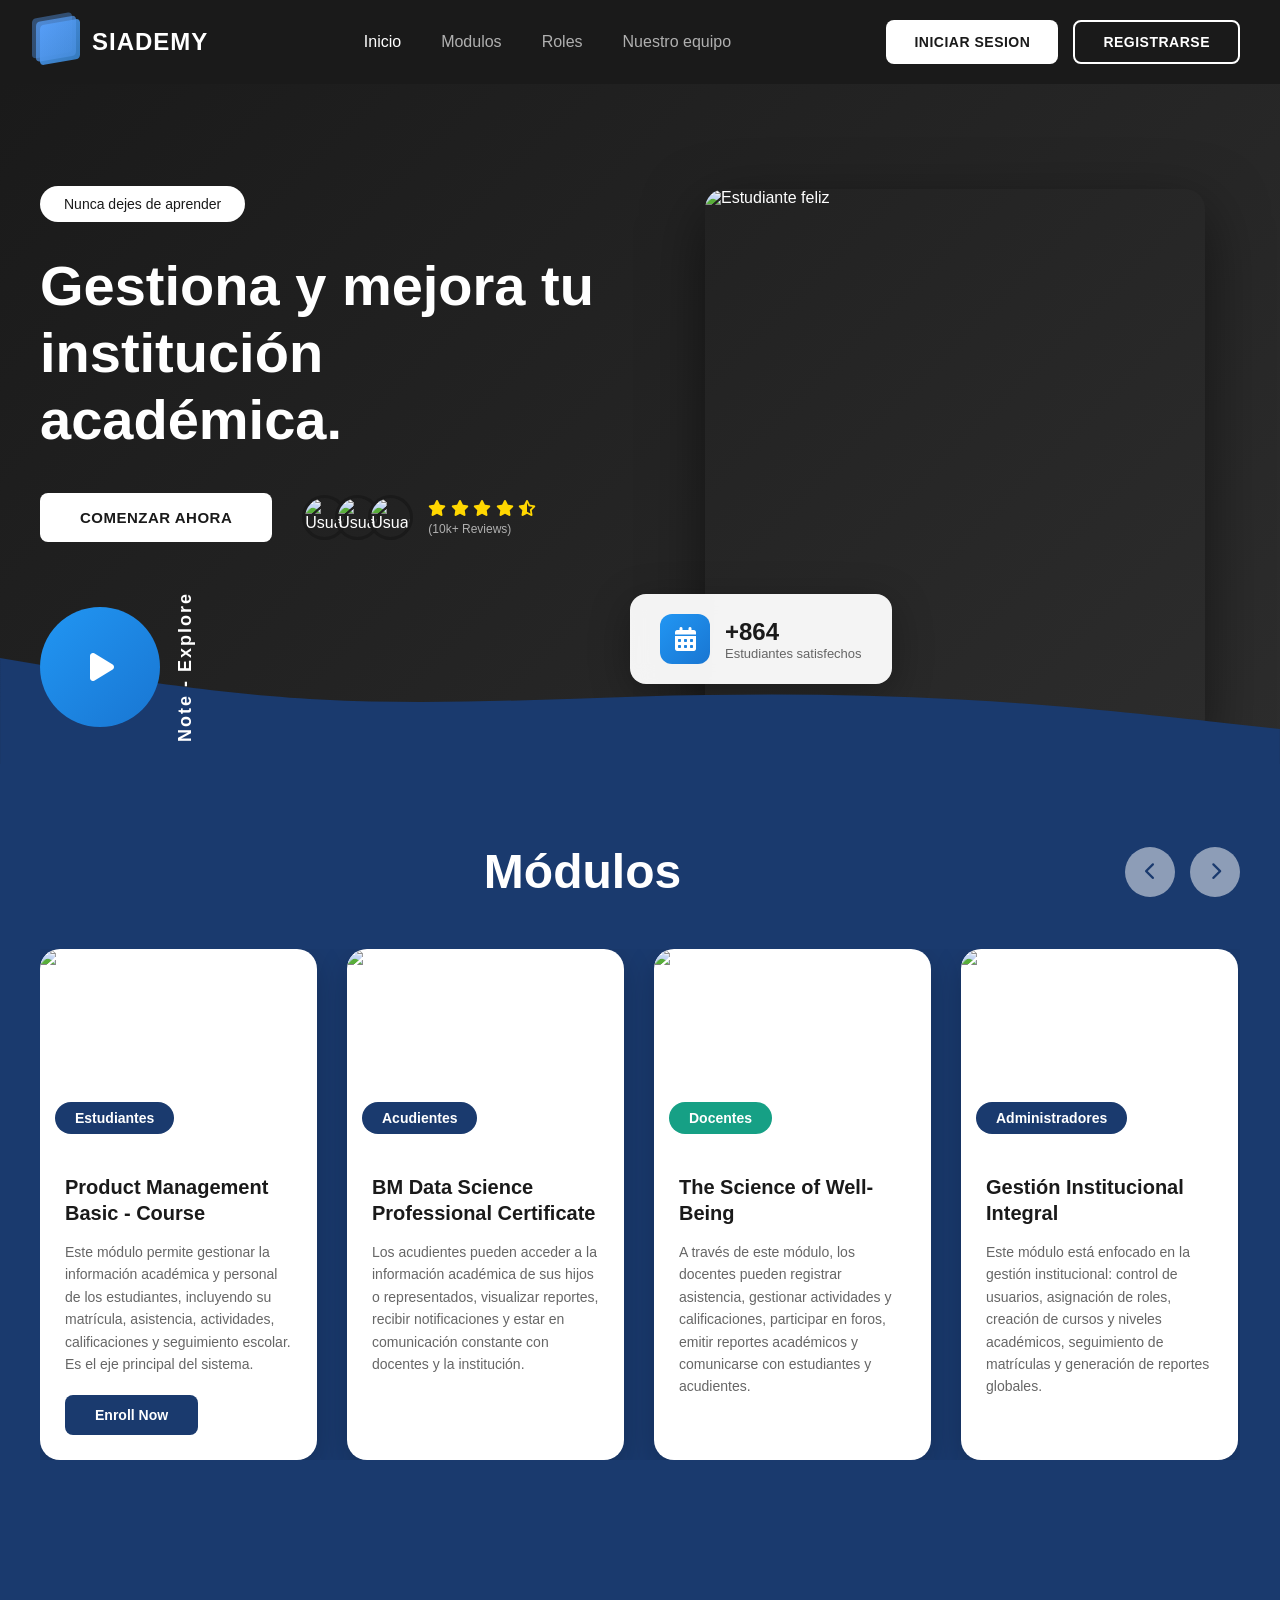
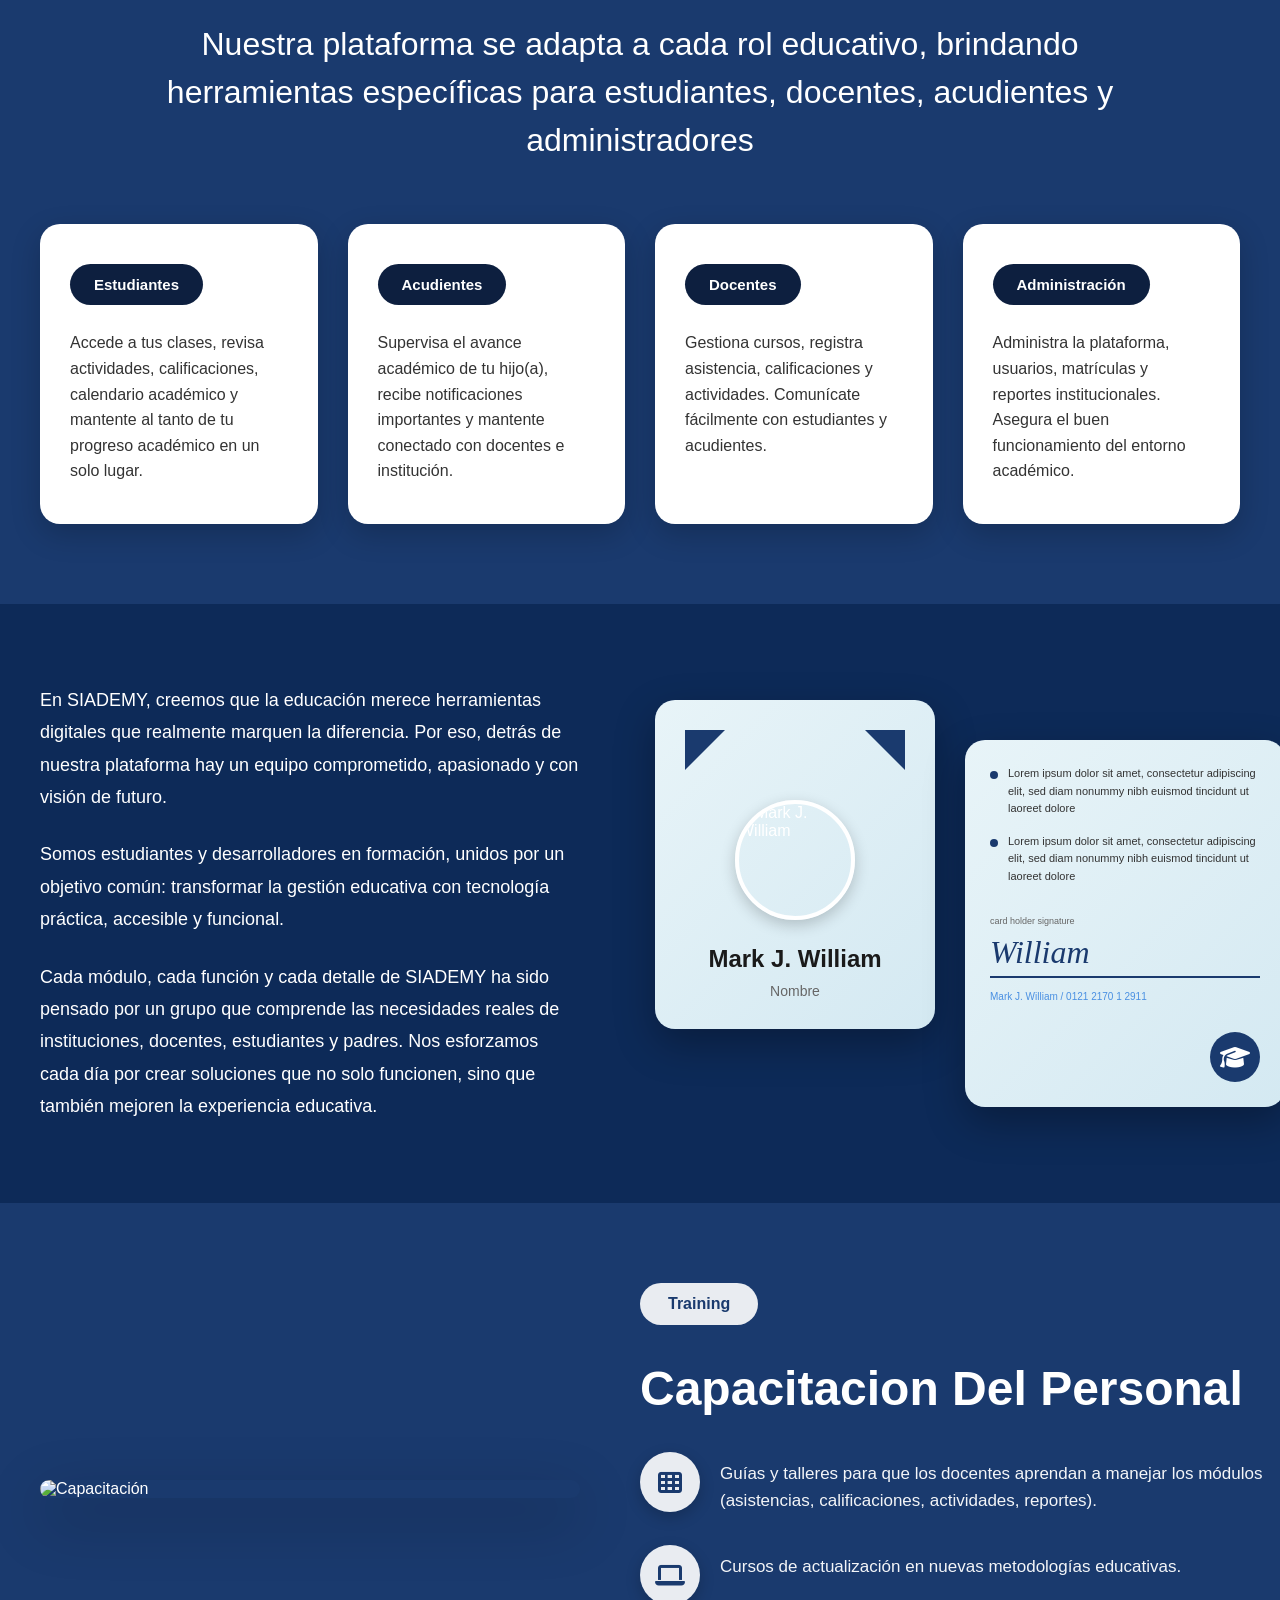
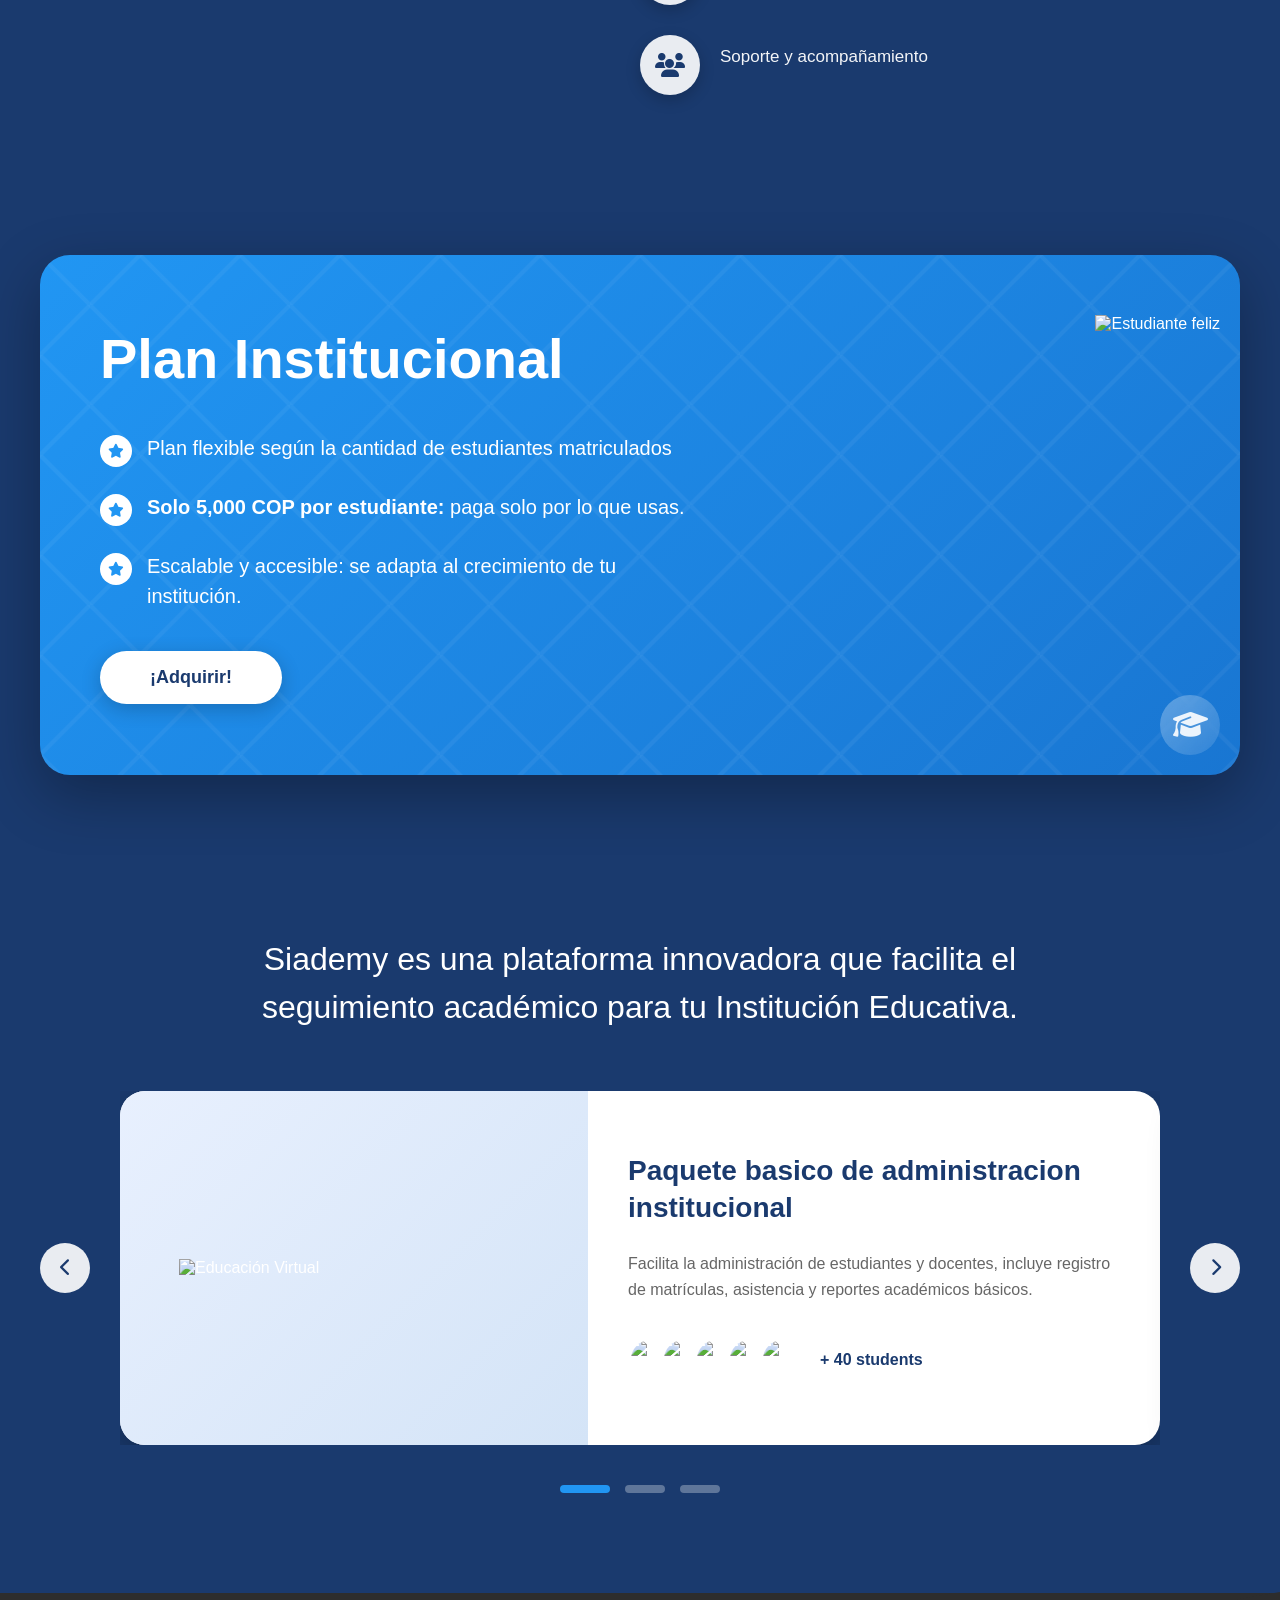
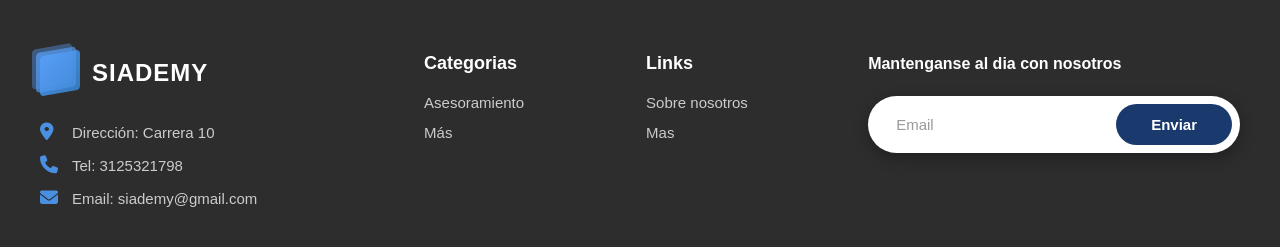
==== commit bf90cccb: "Se ajustaron los demas vinculos de redirecionamiento" ====
--- a/website/index.html
+++ b/website/index.html
@@ -28,7 +28,7 @@
                 </ul>
                 
                 <div class="nav-buttons">
-                    <button class="btn btn-secondary">INICIAR SESION</button>
+                    <button class="btn btn-secondary" onclick="window.location.href='../extras/login.html'">INICIAR SESION</button>
                     <button class="btn btn-primary">REGISTRARSE</button>
                 </div>
 
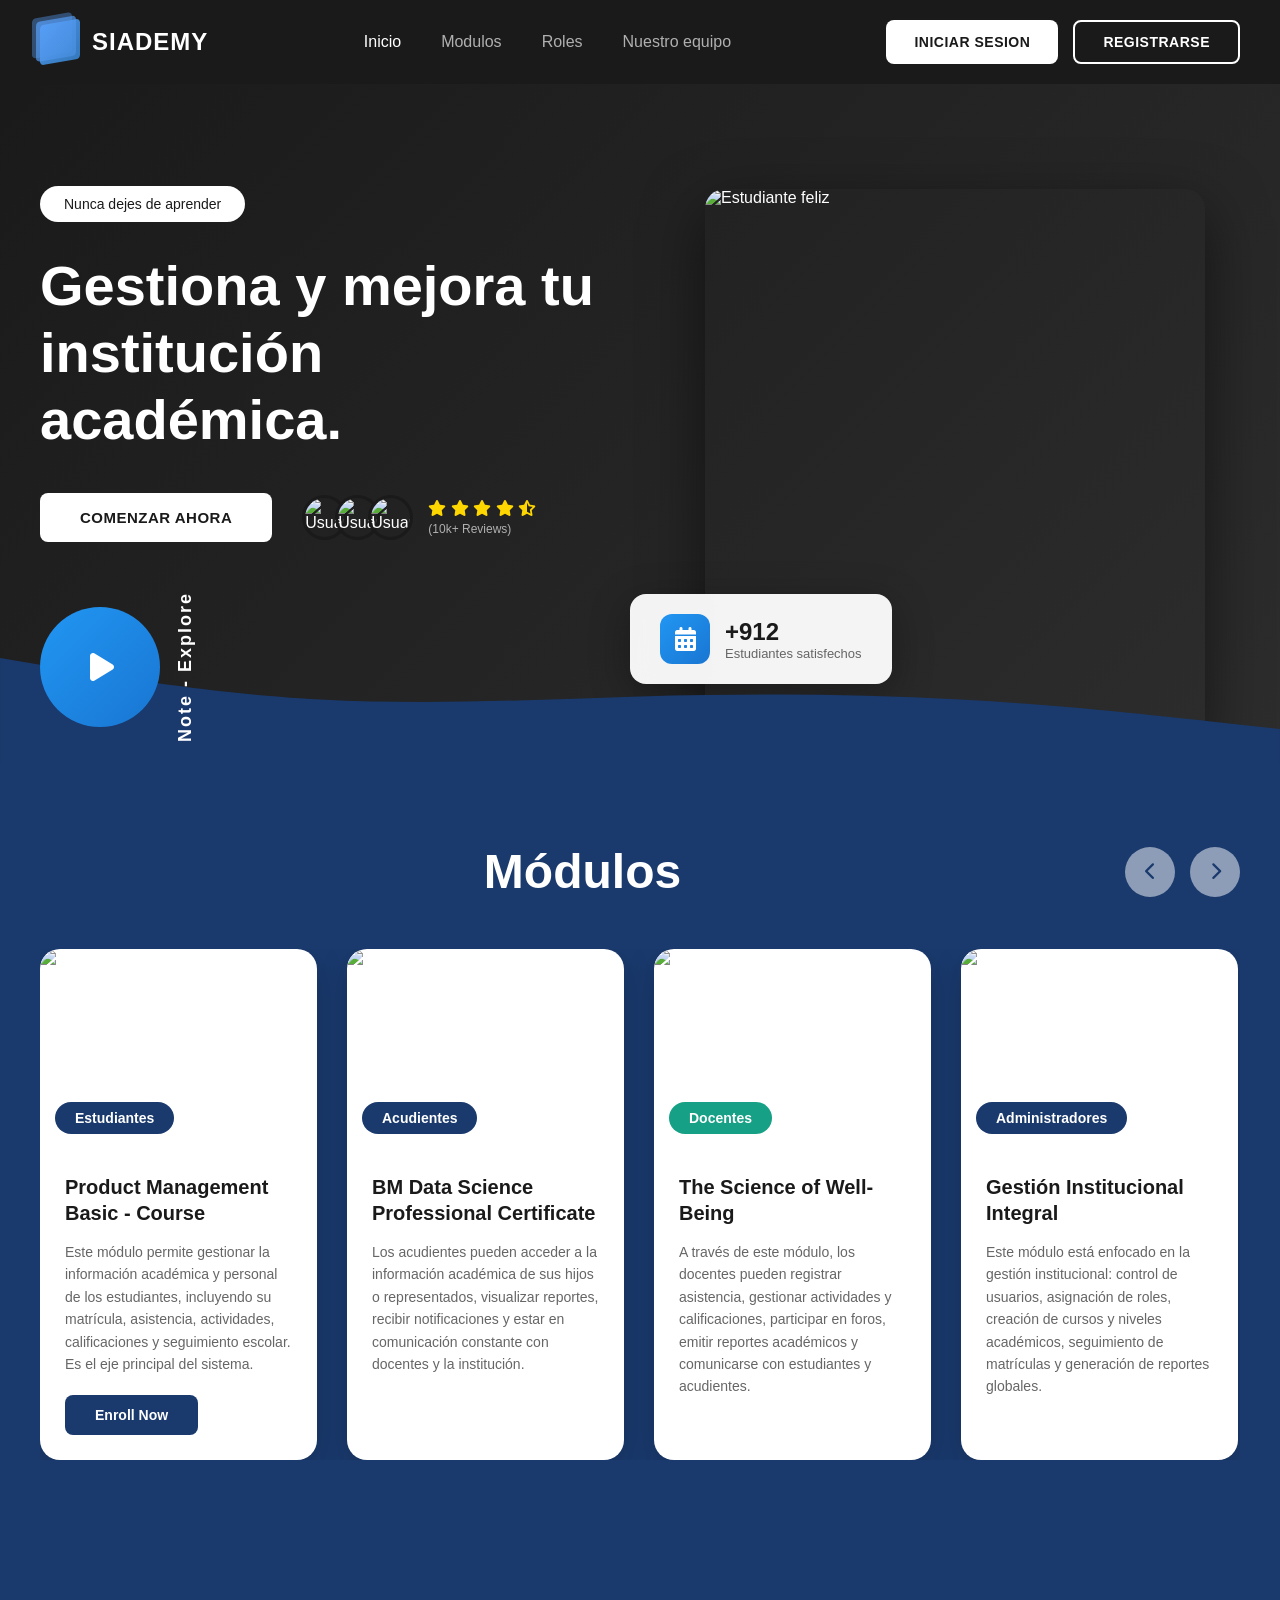
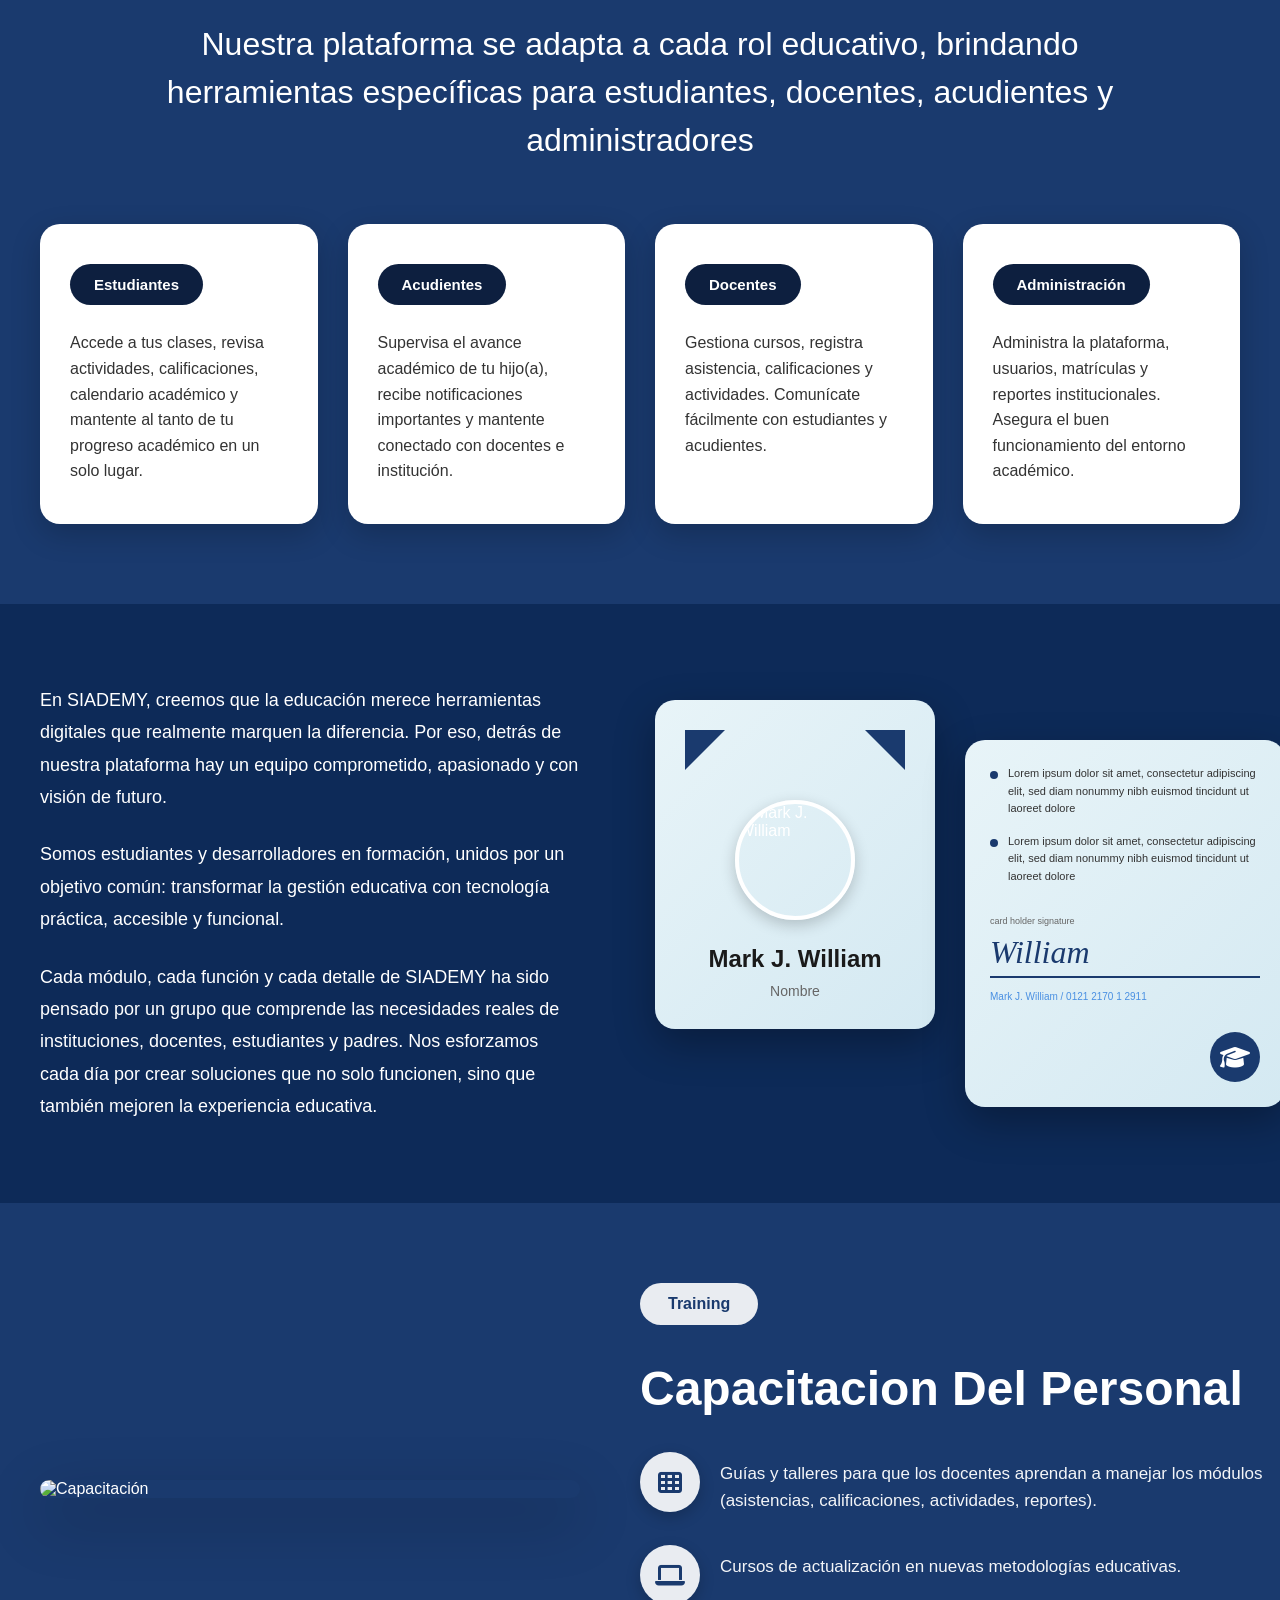
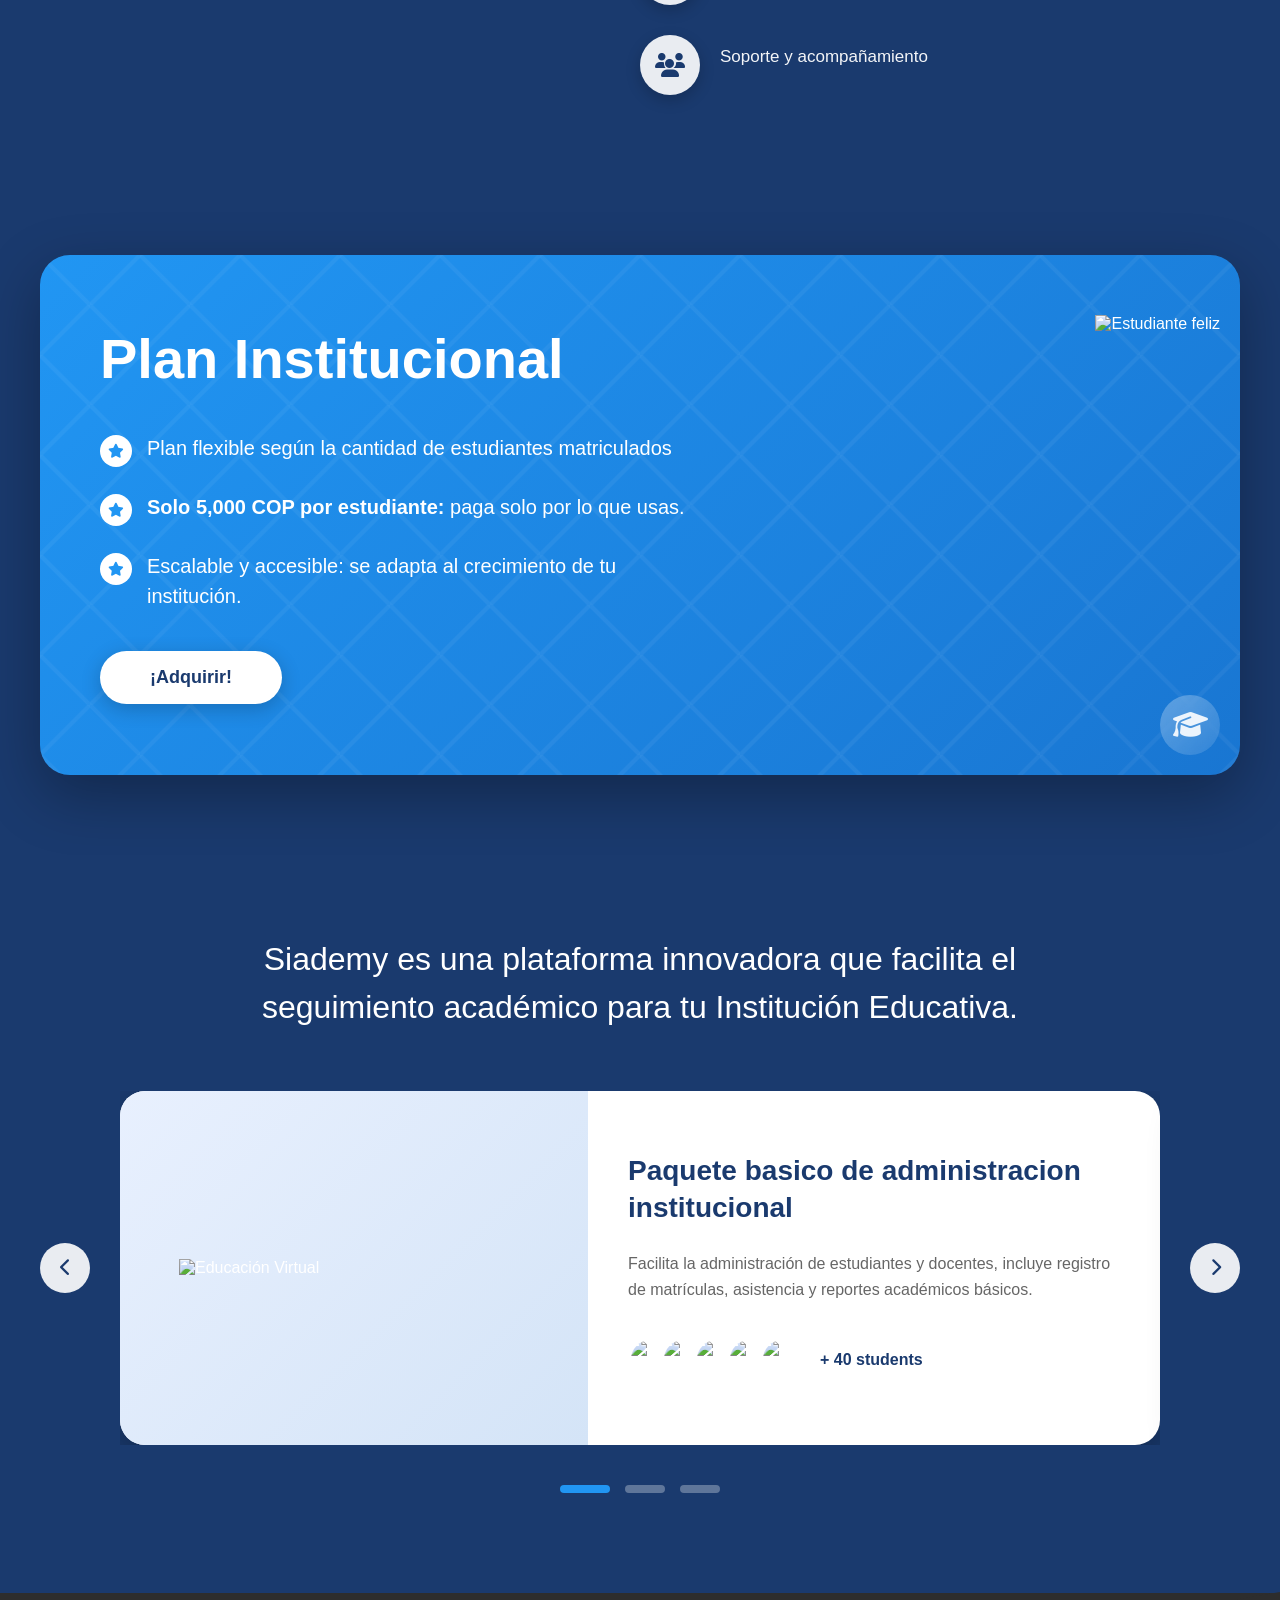
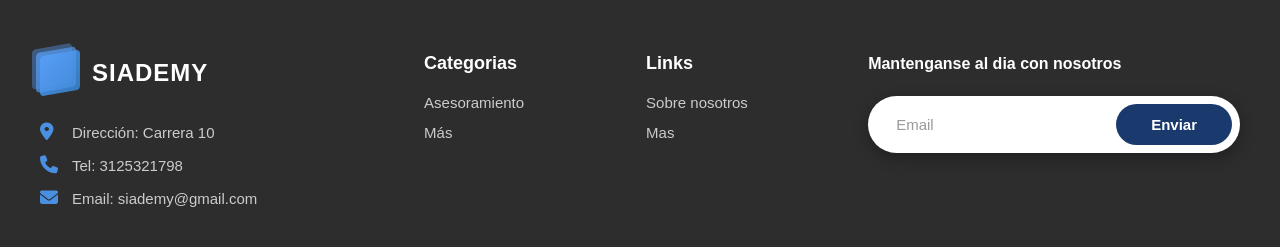
==== commit cfb6135e: "Merge branch 'main' of github.com:manuel5890/SIADEMY into feature-kevin" ====
--- a/website/index.html
+++ b/website/index.html
@@ -28,7 +28,7 @@
                 </ul>
                 
                 <div class="nav-buttons">
-                    <button class="btn btn-secondary" onclick="window.location.href='../extras/login.html'">INICIAR SESION</button>
+                    <button class="btn btn-secondary">INICIAR SESION</button>
                     <button class="btn btn-primary">REGISTRARSE</button>
                 </div>
 
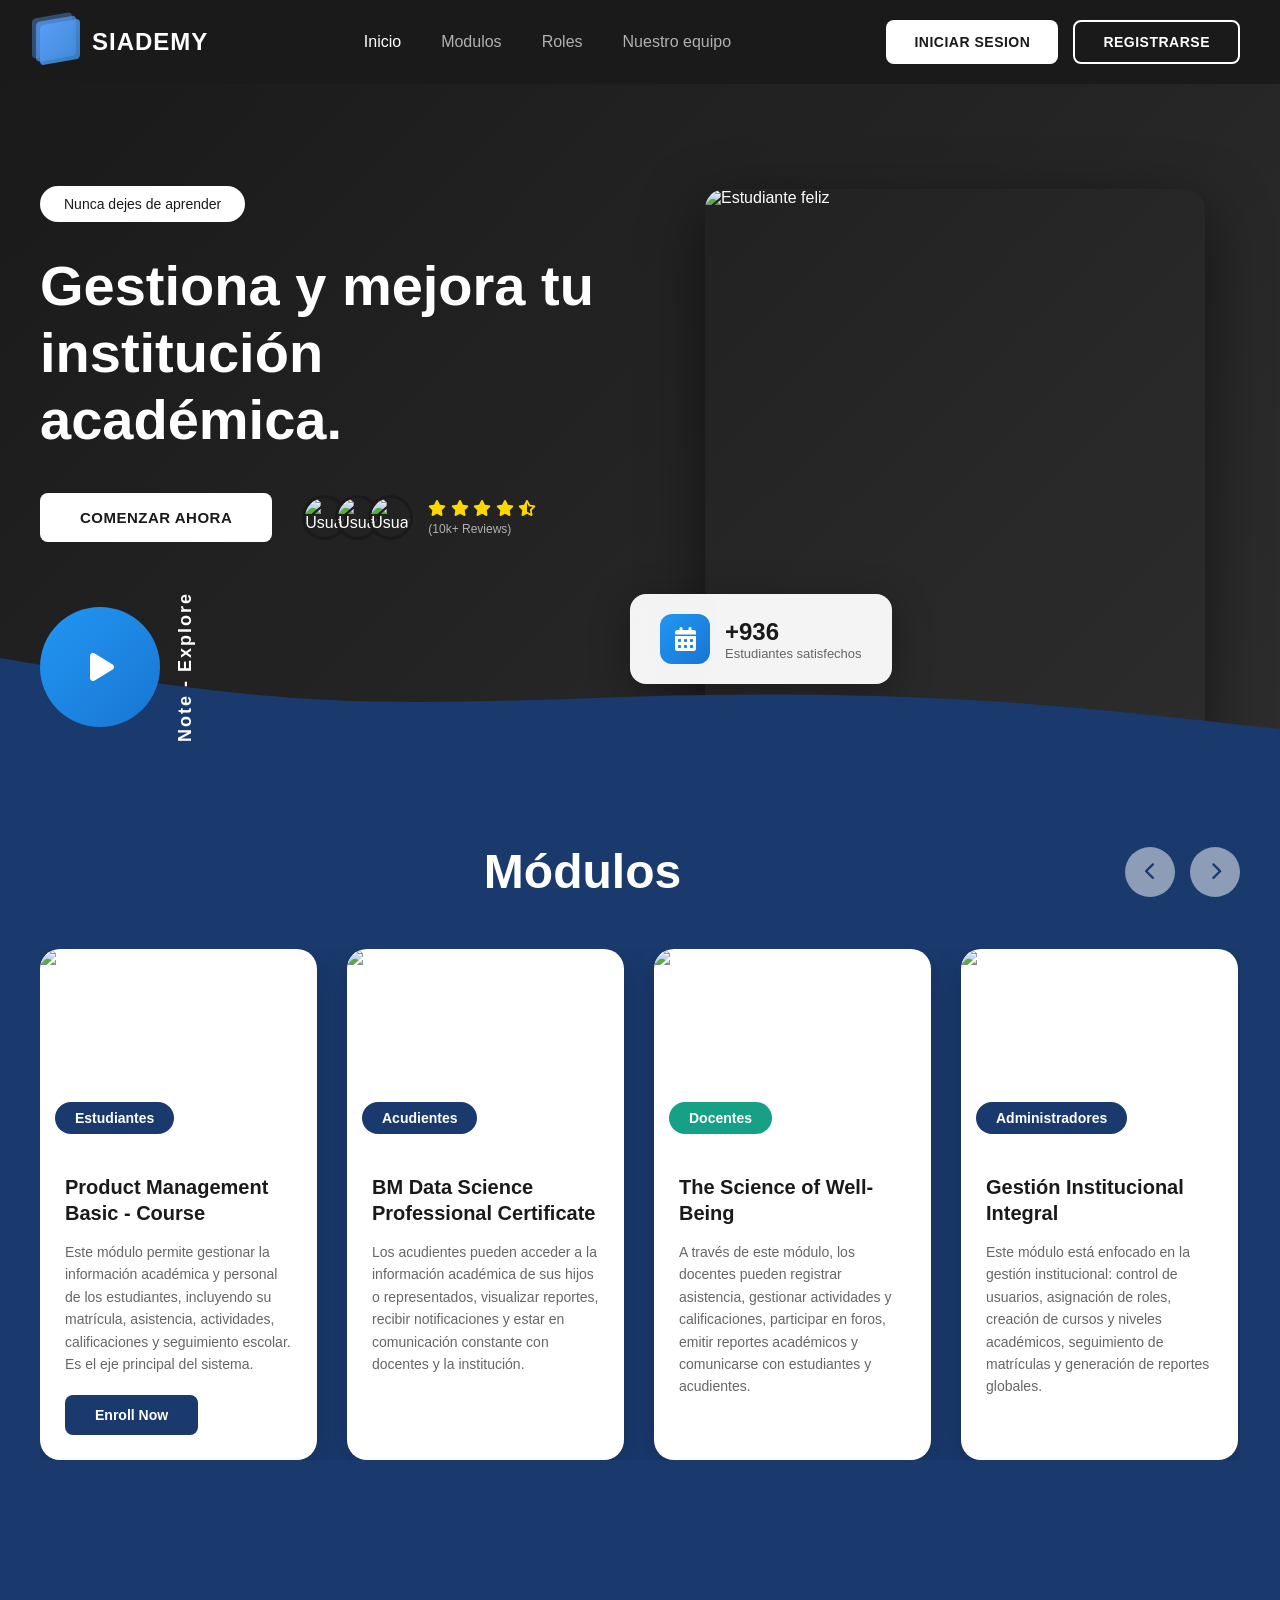
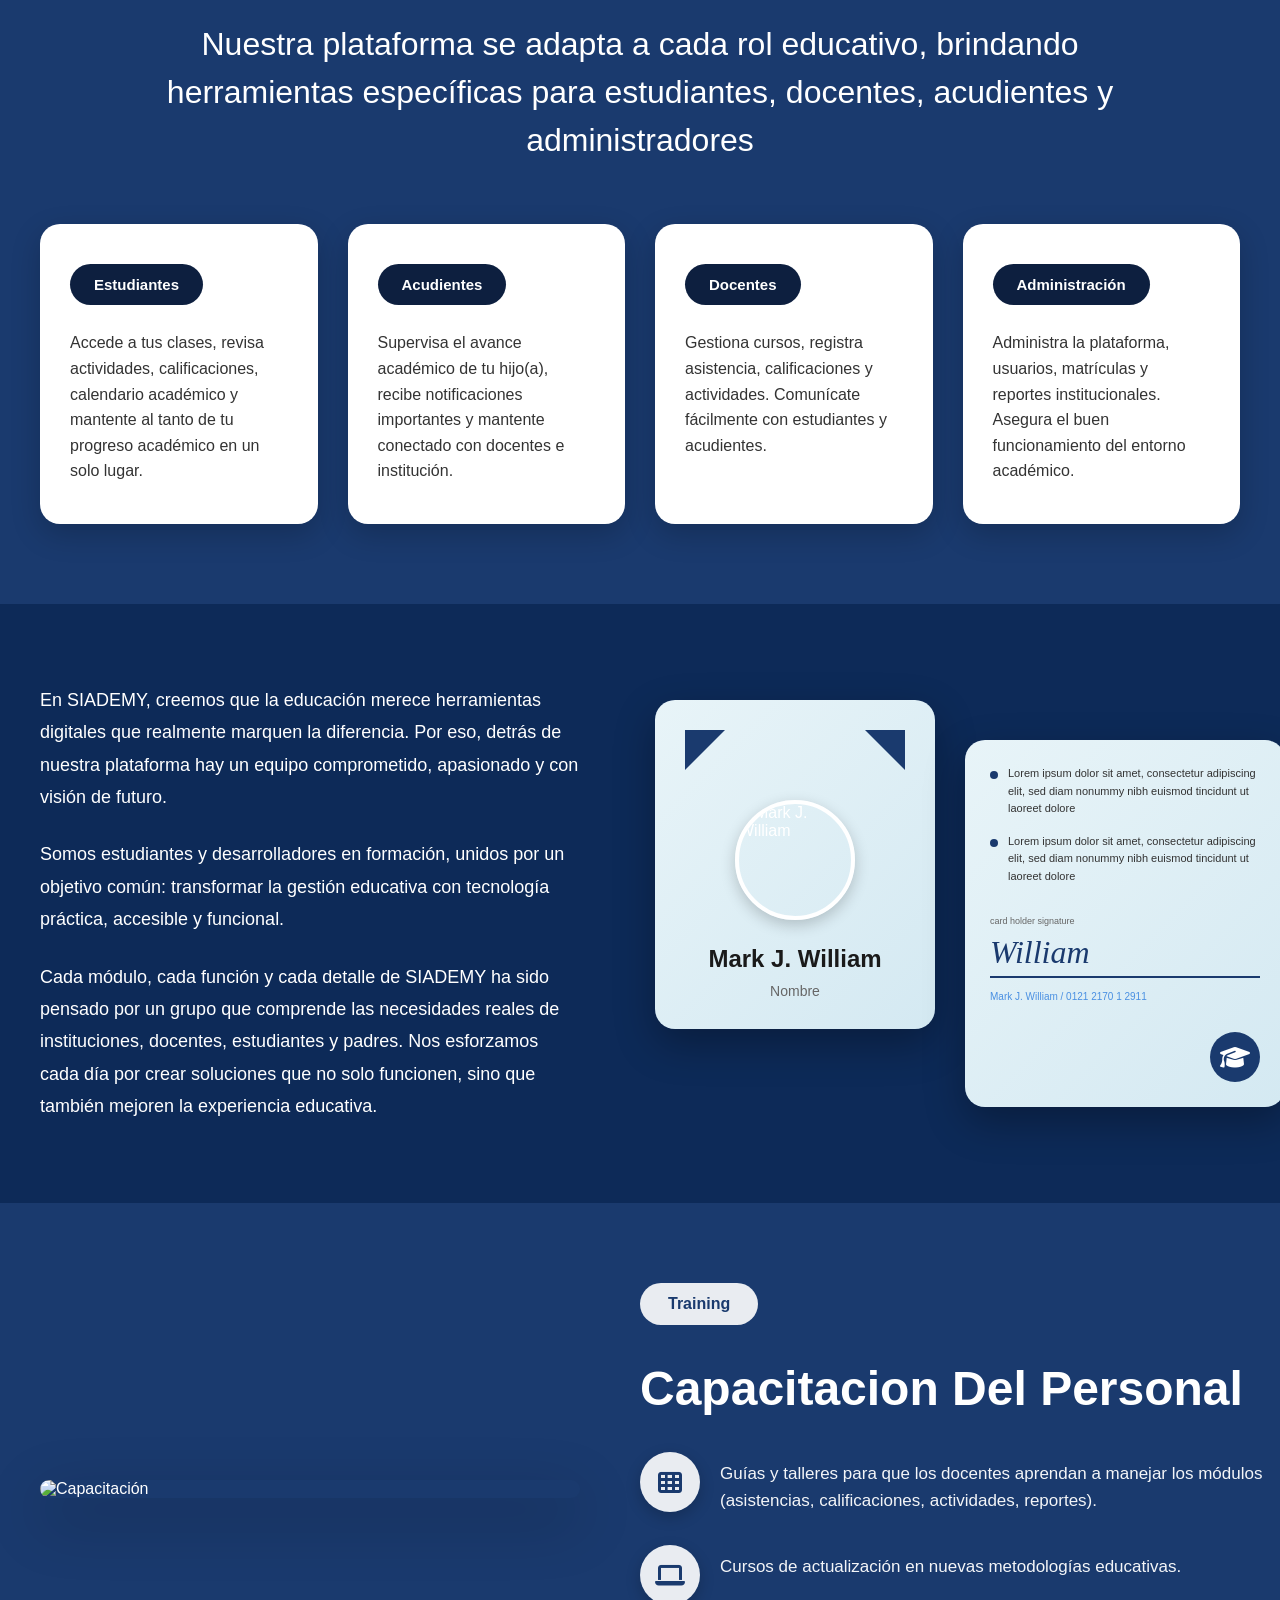
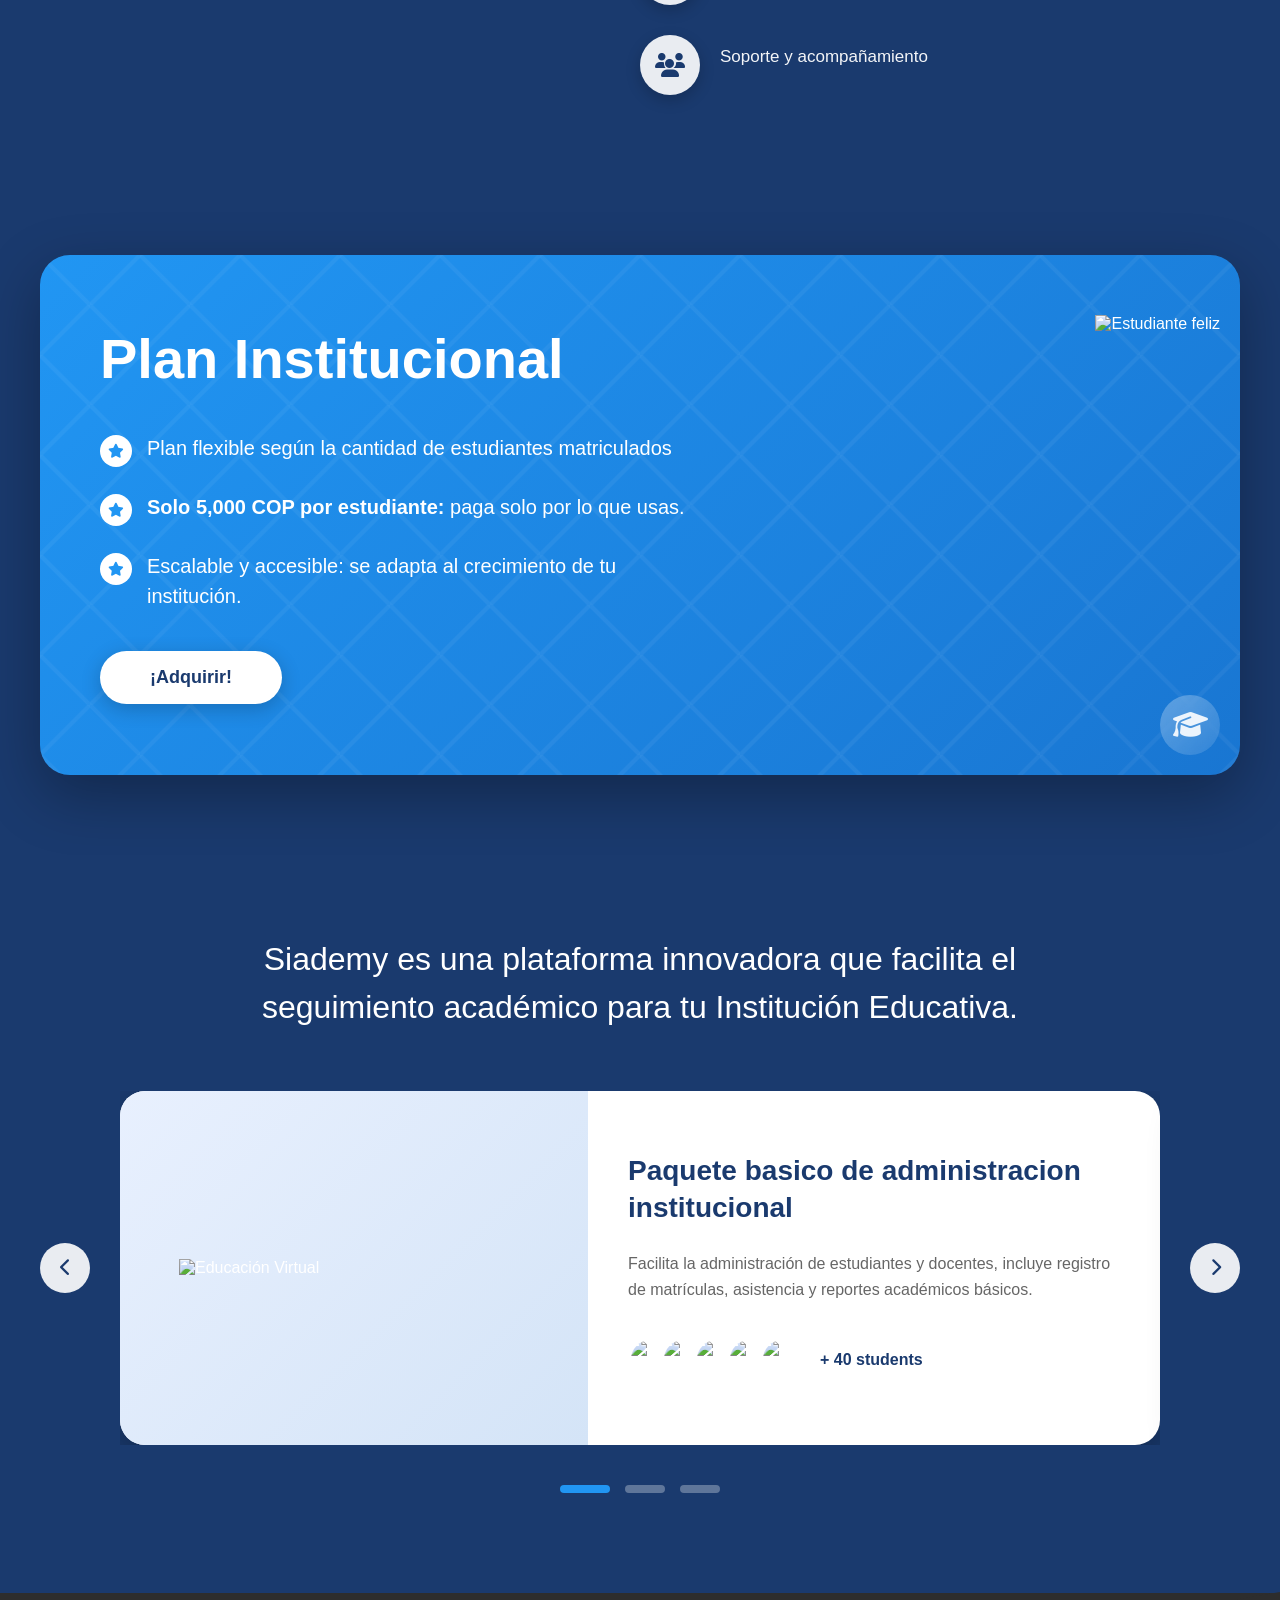
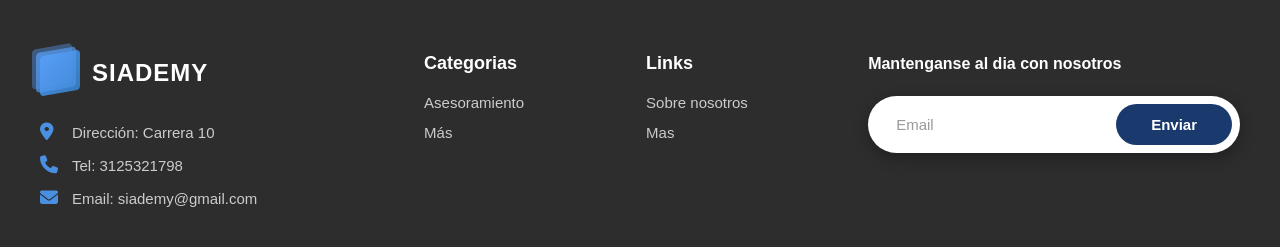
==== commit 3ce347c8: "Merge pull request #3 from manuel5890/feature/diegoBernal Feature/diego bernal" ====
--- a/website/index.html
+++ b/website/index.html
@@ -28,7 +28,7 @@
                 </ul>
                 
                 <div class="nav-buttons">
-                    <button class="btn btn-secondary">INICIAR SESION</button>
+                    <button class="btn btn-secondary" onclick="window.location.href='../extras/login.html'">INICIAR SESION</button>
                     <button class="btn btn-primary">REGISTRARSE</button>
                 </div>
 
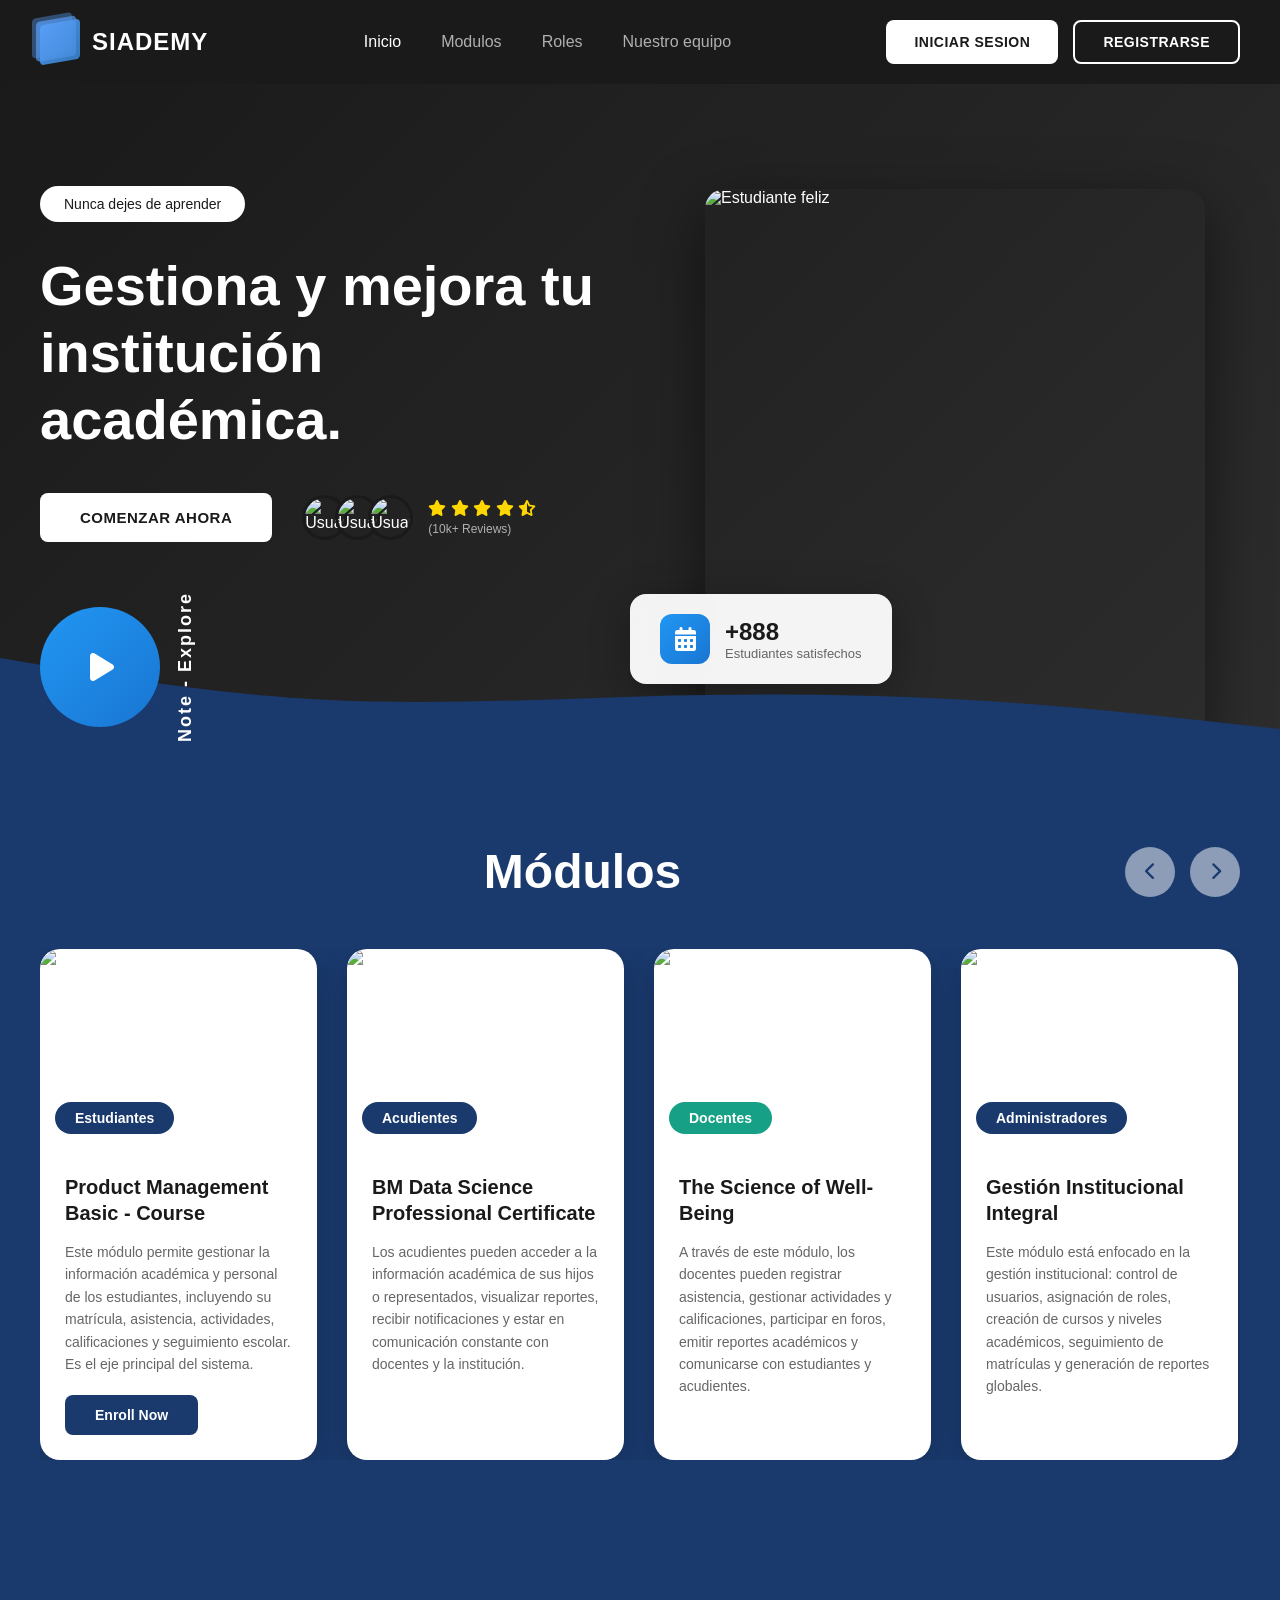
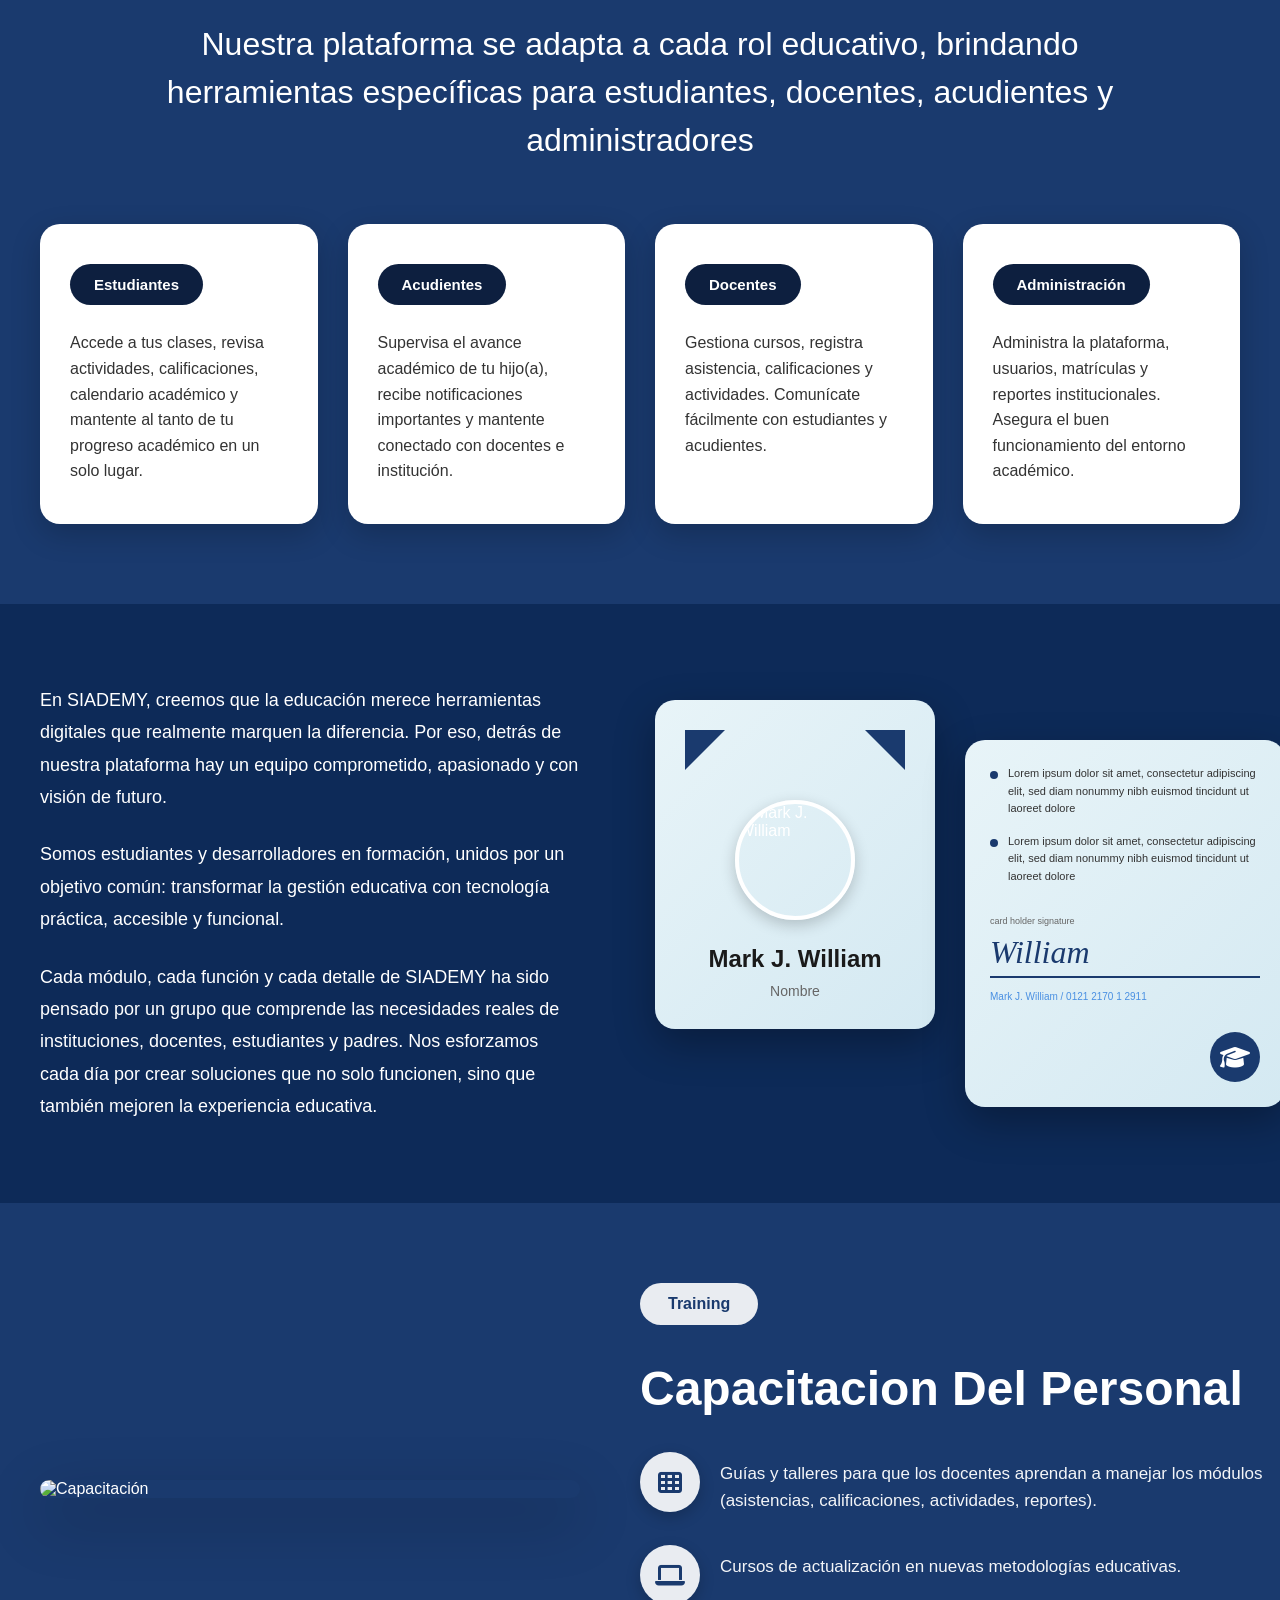
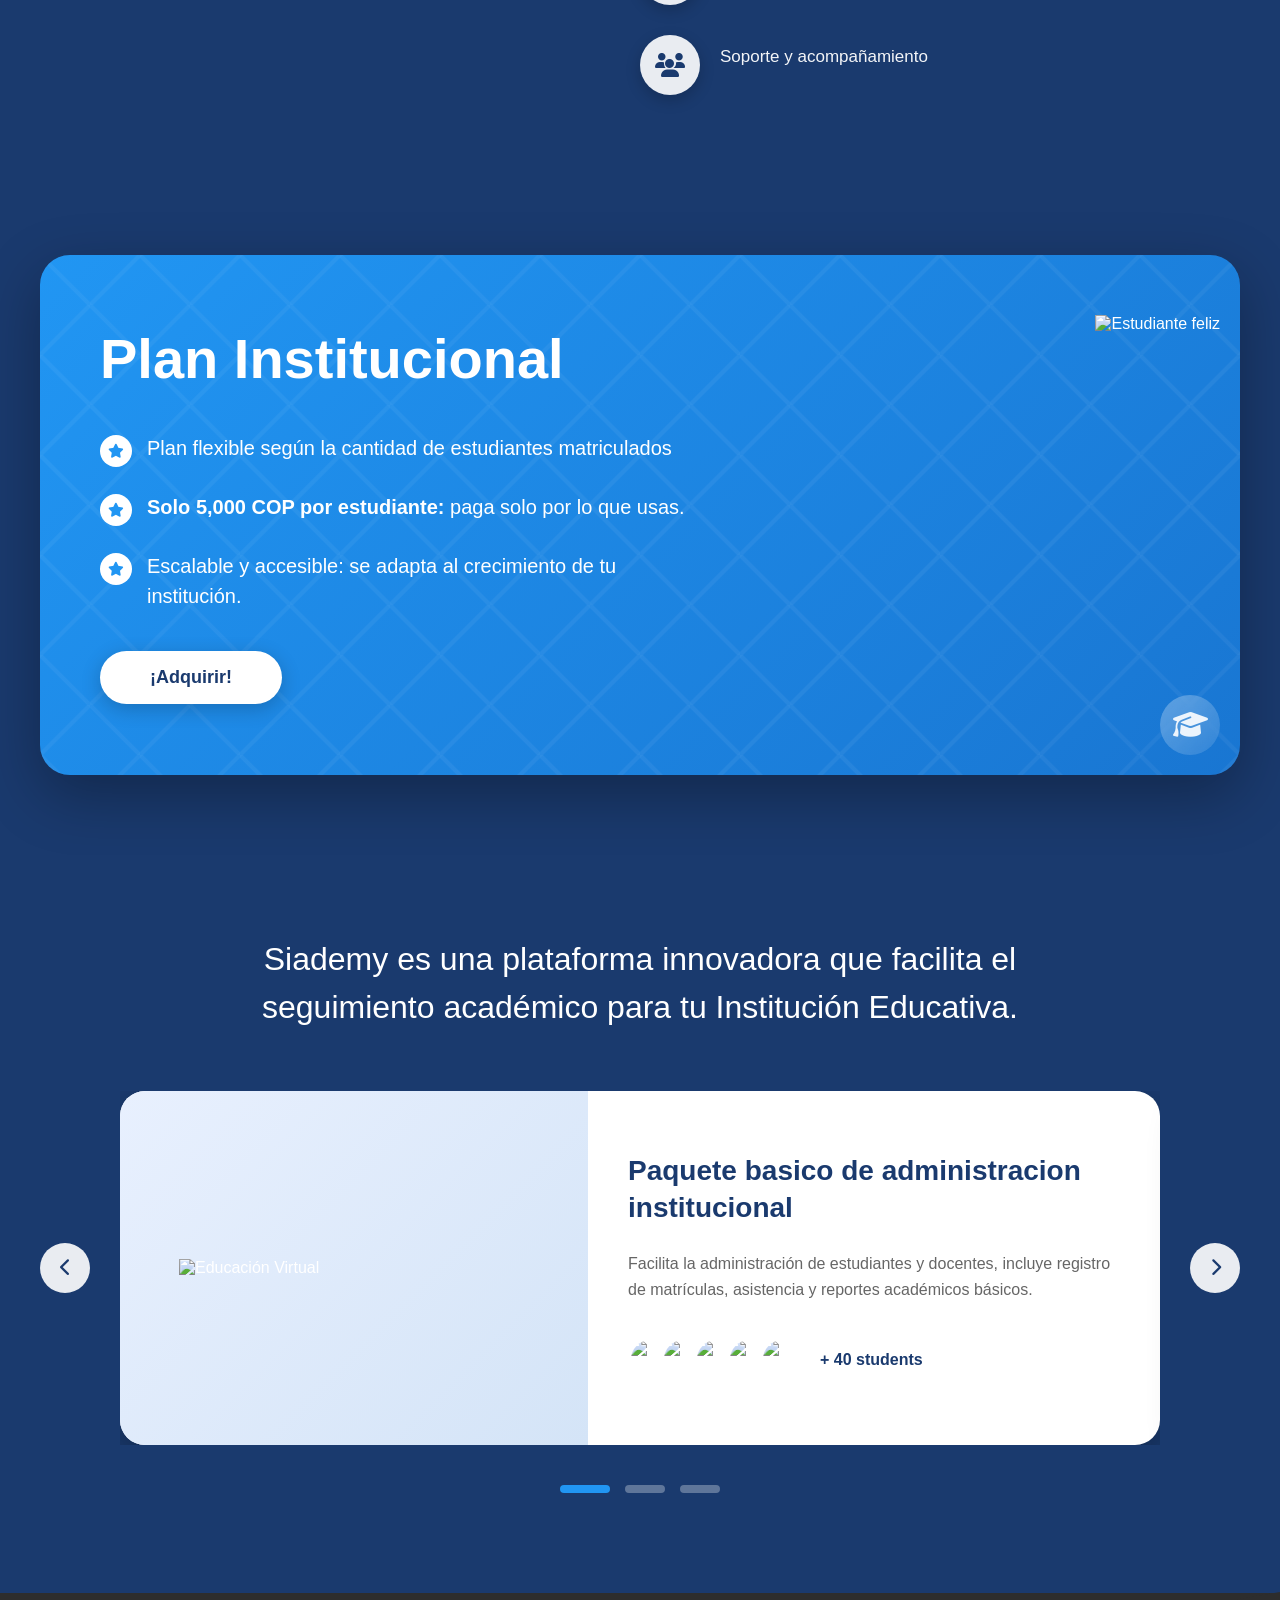
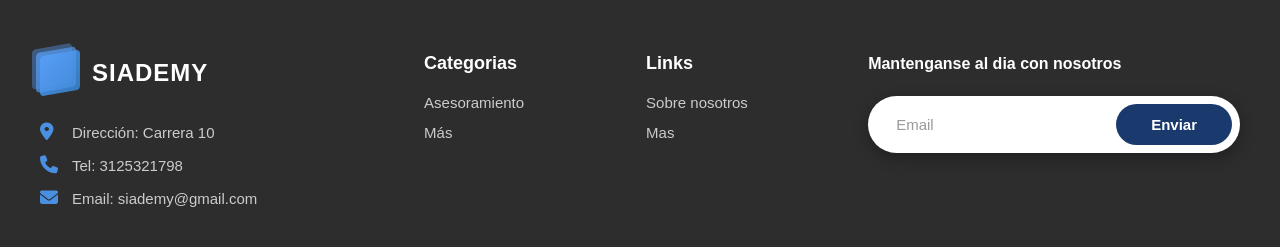
==== commit 5749ea33: "se crea el perfil de usuario" ====
--- a/website/index.html
+++ b/website/index.html
@@ -21,14 +21,14 @@
                 </div>
                 
                 <ul class="nav-menu">
-                    <li><a href="#" class="active">Inicio</a></li>
-                    <li><a href="#">Modulos</a></li>
+                    <li><a href="#hero" class="active">Inicio</a></li>
+                    <li><a href="#modulos" >Modulos</a></li>
                     <li><a href="#">Roles</a></li>
                     <li><a href="#">Nuestro equipo</a></li>
                 </ul>
                 
                 <div class="nav-buttons">
-                    <button class="btn btn-secondary" onclick="window.location.href='../extras/login.html'">INICIAR SESION</button>
+                    <button class="btn btn-secondary">INICIAR SESION</button>
                     <button class="btn btn-primary">REGISTRARSE</button>
                 </div>
 
